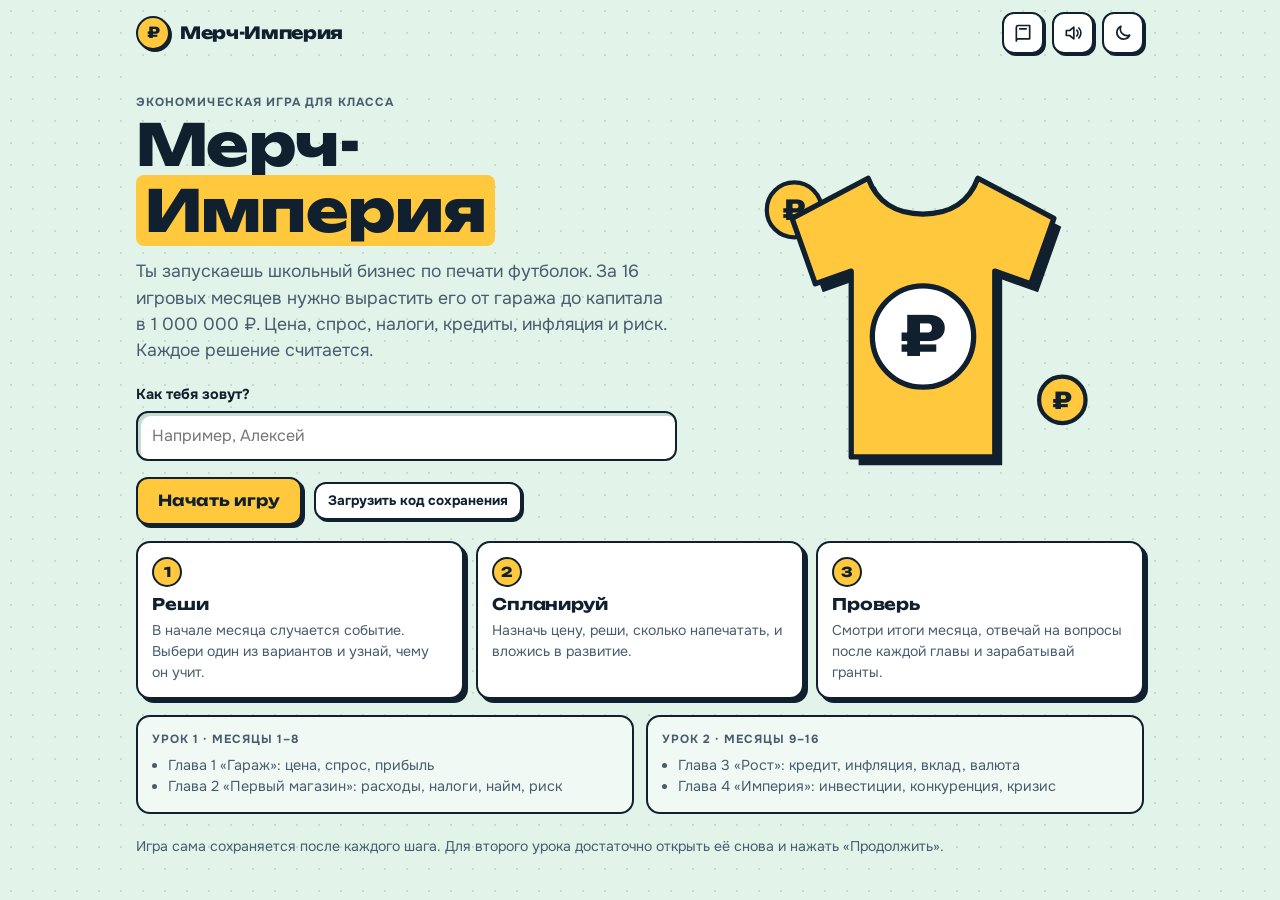
==== index.html @ 087fbcc4 "Добавить игру «Мерч-Империя»: экономическая симуляция для двух уроков Школьный бизнес по печати футб" ====
<!doctype html>
<html lang="ru">
<head>
<meta charset="utf-8">
<meta name="viewport" content="width=device-width, initial-scale=1, viewport-fit=cover">
<meta name="color-scheme" content="light dark">
<title>Мерч-Империя</title>
<style>:root{padding-top:env(safe-area-inset-top,0px);padding-bottom:env(safe-area-inset-bottom,0px)}[hidden]{display:none!important}</style>
</head>
<body>
<link rel="preconnect" href="https://fonts.googleapis.com">
<link rel="preconnect" href="https://fonts.gstatic.com" crossorigin>
<link rel="stylesheet" href="https://fonts.googleapis.com/css2?family=Onest:wght@400;500;600;700&family=Unbounded:wght@500;700;800&family=JetBrains+Mono:wght@500&display=swap">
<style>
/* Раскладка: липкая шапка с показателями, под ней одна «сцена» (событие, планирование, итоги).
   Тема: мятная бумага и тёмные чернила, толстые контуры и жёсткие тени, монета-жёлтый как единственный акцент. */
:root{
  --ground:#E2F3EA; --surface:#FFFFFF; --surface-2:#F1F9F5; --ink:#10202E; --muted:#475D6D;
  --line:#10202E; --shadow:#10202E; --coin:#FFC83D; --coin-ink:#10202E; --coin-deep:#F2A900;
  --gain-bg:#C8F0DC; --gain-fg:#07663F; --loss-bg:#FFD9DA; --loss-fg:#B3202A;
  --info-bg:#DCE3FF; --info-fg:#2B3FC2; --grid:#C5DBCF; --track:#CFE5D9;
  --font-display:'Unbounded','Arial Black',system-ui,sans-serif;
  --font-body:'Onest',system-ui,-apple-system,'Segoe UI',Roboto,sans-serif;
  --font-mono:'JetBrains Mono',ui-monospace,Menlo,Consolas,monospace;
  --r:14px; --bw:2.5px; --off:4px;
}
@media (prefers-color-scheme: dark){
  :root:not([data-theme="light"]){
    --ground:#0A1520; --surface:#13273A; --surface-2:#1A3348; --ink:#E9F5EF; --muted:#9DB5C6;
    --line:#5D88AB; --shadow:#030A10; --coin:#FFC83D; --coin-ink:#10202E; --coin-deep:#F2A900;
    --gain-bg:#12402F; --gain-fg:#6CE7AB; --loss-bg:#4A1D26; --loss-fg:#FF9A9E;
    --info-bg:#1F2A66; --info-fg:#A9B8FF; --grid:#26435A; --track:#244158; color-scheme:dark;
  }
}
:root[data-theme="dark"]{
  --ground:#0A1520; --surface:#13273A; --surface-2:#1A3348; --ink:#E9F5EF; --muted:#9DB5C6;
  --line:#5D88AB; --shadow:#030A10; --coin:#FFC83D; --coin-ink:#10202E; --coin-deep:#F2A900;
  --gain-bg:#12402F; --gain-fg:#6CE7AB; --loss-bg:#4A1D26; --loss-fg:#FF9A9E;
  --info-bg:#1F2A66; --info-fg:#A9B8FF; --grid:#26435A; --track:#244158; color-scheme:dark;
}
*{box-sizing:border-box}
html{height:100%;-webkit-text-size-adjust:100%}
body{margin:0;min-height:100%;background:var(--ground);color:var(--ink);font:16px/1.5 var(--font-body);
  background-image:radial-gradient(var(--grid) 1.2px,transparent 1.2px);background-size:22px 22px}
button,input,textarea{font:inherit;color:inherit}
h1,h2,h3{font-family:var(--font-display);line-height:1.15;margin:0;text-wrap:balance;letter-spacing:-.01em}
p{margin:0}
.num{font-variant-numeric:tabular-nums}
:focus-visible{outline:3px solid var(--info-fg);outline-offset:2px}

.wrap{max-width:1040px;margin-inline:auto;padding-inline:16px}
.topbar{display:flex;align-items:center;justify-content:space-between;gap:12px;padding-block:12px}
.logo{display:flex;align-items:center;gap:10px;font-family:var(--font-display);font-weight:800;font-size:1.05rem;letter-spacing:-.02em;white-space:nowrap}
.logo-coin{width:34px;height:34px;border-radius:50%;background:var(--coin);border:var(--bw) solid var(--line);box-shadow:2px 2px 0 var(--shadow);display:grid;place-items:center;color:var(--coin-ink);font-size:.95rem}
.tools{display:flex;gap:8px}
.iconbtn{width:42px;height:42px;display:grid;place-items:center;background:var(--surface);border:var(--bw) solid var(--line);border-radius:12px;box-shadow:2px 2px 0 var(--shadow);cursor:pointer;color:var(--ink);padding:0}
.iconbtn:hover{background:var(--coin);color:var(--coin-ink)}
.iconbtn:active{transform:translate(2px,2px);box-shadow:none}
.iconbtn svg{width:20px;height:20px}

/* ШАПКА С ПОКАЗАТЕЛЯМИ */
.hud{position:sticky;top:env(safe-area-inset-top,0px);z-index:20;padding-block:8px;background:linear-gradient(var(--ground) 80%,transparent)}
.hud-card{background:var(--surface);border:var(--bw) solid var(--line);border-radius:var(--r);box-shadow:var(--off) var(--off) 0 var(--shadow);padding:12px 14px;display:grid;gap:10px}
.hud-top{display:flex;justify-content:space-between;align-items:center;gap:10px;flex-wrap:wrap}
.hud-month{font-family:var(--font-display);font-weight:700;font-size:1rem}
.hud-sub{font-size:.8rem;color:var(--muted)}
.pips{display:flex;gap:3px;flex-wrap:nowrap}
.pip{width:12px;height:12px;border-radius:3px;background:var(--track);border:1.5px solid var(--line)}
.pip.done{background:var(--ink)}
.pip.now{background:var(--coin)}
.pip.gap{margin-left:7px}
.stats{display:grid;grid-template-columns:repeat(4,minmax(0,1fr));gap:8px}
.stat{min-width:0}
.stat b{display:block;font-size:.72rem;font-weight:600;color:var(--muted);text-transform:uppercase;letter-spacing:.06em}
.stat span{display:block;font-family:var(--font-display);font-weight:700;font-size:1.02rem;white-space:nowrap;overflow:hidden;text-overflow:ellipsis}
.stat.neg span{color:var(--loss-fg)}
.goalbar{height:14px;background:var(--track);border:2px solid var(--line);border-radius:99px;overflow:hidden}
.goalbar i{display:block;height:100%;background:repeating-linear-gradient(135deg,var(--coin) 0 8px,var(--coin-deep) 8px 16px);transition:width .6s cubic-bezier(.2,.8,.2,1)}
.goalrow{display:flex;justify-content:space-between;font-size:.78rem;color:var(--muted);gap:8px}

/* ОБЩИЕ ЭЛЕМЕНТЫ */
.stage{padding-block:12px 40px;display:grid;gap:16px;min-width:0}
.card{background:var(--surface);border:var(--bw) solid var(--line);border-radius:var(--r);box-shadow:var(--off) var(--off) 0 var(--shadow);padding:18px;min-width:0}
.card.flat{box-shadow:none;background:var(--surface-2)}
.card h2{font-size:1.25rem}
.card h3{font-size:1rem}
.eyebrow{font-size:.74rem;font-weight:700;letter-spacing:.09em;text-transform:uppercase;color:var(--muted)}
.btn{display:inline-flex;align-items:center;justify-content:center;gap:8px;min-height:48px;padding:10px 20px;background:var(--surface);color:var(--ink);border:var(--bw) solid var(--line);border-radius:12px;box-shadow:3px 3px 0 var(--shadow);font-weight:700;cursor:pointer;text-align:center;transition:transform .08s,box-shadow .08s}
.btn:hover{transform:translate(-1px,-1px);box-shadow:4px 4px 0 var(--shadow)}
.btn:active{transform:translate(3px,3px);box-shadow:0 0 0 var(--shadow)}
.btn.primary{background:var(--coin);color:var(--coin-ink);font-family:var(--font-display);font-size:.95rem;font-weight:700}
.btn.small{min-height:38px;padding:6px 12px;font-size:.85rem;box-shadow:2px 2px 0 var(--shadow)}
.btn[disabled]{opacity:.45;cursor:not-allowed;transform:none;box-shadow:3px 3px 0 var(--shadow)}
.chip{display:inline-flex;align-items:center;gap:6px;padding:4px 10px;border-radius:99px;font-size:.82rem;font-weight:600;border:2px solid var(--line);background:var(--surface-2)}
.chip.gain{background:var(--gain-bg);color:var(--gain-fg)}
.chip.loss{background:var(--loss-bg);color:var(--loss-fg)}
.chip.info{background:var(--info-bg);color:var(--info-fg)}
.chip.coin{background:var(--coin);color:var(--coin-ink)}
.chips{display:flex;flex-wrap:wrap;gap:8px}
.gain-t{color:var(--gain-fg)} .loss-t{color:var(--loss-fg)}
.ico{width:1em;height:1em;flex:none}

/* ЗАСТАВКА */
.hero{display:grid;grid-template-columns:minmax(0,1.1fr) minmax(0,.9fr);gap:24px;align-items:center}
.hero h1{font-size:clamp(2rem,6.4vw,3.6rem);font-weight:800}
.hero h1 em{font-style:normal;background:var(--coin);color:var(--coin-ink);padding:0 .15em;border-radius:8px;box-decoration-break:clone;-webkit-box-decoration-break:clone}
.hero p.lead{font-size:1.1rem;color:var(--muted);max-width:46ch;margin-top:14px}
.hero-art{display:grid;place-items:center}
.hero-art svg{width:100%;max-width:380px;height:auto}
.field{display:grid;gap:6px;margin-top:20px}
.field label{font-weight:700;font-size:.9rem}
.field input{min-height:50px;padding:10px 14px;background:var(--surface);border:var(--bw) solid var(--line);border-radius:12px;box-shadow:inset 3px 3px 0 var(--grid)}
.row{display:flex;flex-wrap:wrap;gap:12px;align-items:center}
.howto{display:grid;grid-template-columns:repeat(3,minmax(0,1fr));gap:12px}
.howto .card{padding:14px}
.step-n{width:30px;height:30px;border-radius:50%;background:var(--coin);color:var(--coin-ink);border:2px solid var(--line);display:grid;place-items:center;font-family:var(--font-display);font-weight:800;font-size:.85rem;margin-bottom:8px}
.lessons{display:grid;grid-template-columns:repeat(2,minmax(0,1fr));gap:12px}
.lessons .card{padding:14px}
.lessons ul{margin:6px 0 0;padding-left:1.1em;color:var(--muted);font-size:.9rem}

/* СОБЫТИЕ */
.event{display:grid;grid-template-columns:auto minmax(0,1fr);gap:18px;align-items:start}
.badge-ico{width:84px;height:84px;border-radius:50%;background:var(--coin);color:var(--coin-ink);border:var(--bw) solid var(--line);box-shadow:var(--off) var(--off) 0 var(--shadow);display:grid;place-items:center}
.badge-ico svg{width:44px;height:44px}
.event h2{font-size:clamp(1.3rem,3.6vw,1.9rem);margin:6px 0 10px}
.event .text{font-size:1.04rem;max-width:62ch}
.choices{display:grid;gap:12px;margin-top:6px}
.choice{display:grid;gap:2px;text-align:left;padding:14px 16px;background:var(--surface);border:var(--bw) solid var(--line);border-radius:12px;box-shadow:3px 3px 0 var(--shadow);cursor:pointer;width:100%}
.choice:hover{background:var(--surface-2);transform:translate(-1px,-1px);box-shadow:4px 4px 0 var(--shadow)}
.choice:active{transform:translate(3px,3px);box-shadow:none}
.choice b{font-size:1.02rem}
.choice span{color:var(--muted);font-size:.9rem}
.choice.picked{background:var(--coin);color:var(--coin-ink)}
.choice.picked span{color:var(--coin-ink)}
.choice.dim{opacity:.5;pointer-events:none}
.lesson{border:var(--bw) dashed var(--line);border-radius:12px;padding:14px 16px;background:var(--info-bg);color:var(--ink)}
.lesson b{color:var(--info-fg)}

/* ПЛАНИРОВАНИЕ */
.tabs{display:flex;gap:6px;padding:6px;background:var(--surface);border:var(--bw) solid var(--line);border-radius:14px;box-shadow:var(--off) var(--off) 0 var(--shadow);width:100%}
.tab{flex:1;min-height:44px;padding:8px 10px;border:0;border-radius:9px;background:transparent;font-weight:700;cursor:pointer;color:var(--muted)}
.tab[aria-selected="true"]{background:var(--ink);color:var(--ground)}
.plan{display:grid;grid-template-columns:minmax(0,1.05fr) minmax(0,.95fr);gap:16px;align-items:start}
.col{display:grid;gap:16px;min-width:0}
.ctl-head{display:flex;justify-content:space-between;align-items:baseline;gap:10px;flex-wrap:wrap}
.ctl-val{font-family:var(--font-display);font-weight:800;font-size:1.6rem}
.ctl-note{font-size:.88rem;color:var(--muted);margin-top:6px}
input[type=range]{-webkit-appearance:none;appearance:none;width:100%;height:30px;background:transparent;margin:8px 0 2px;cursor:pointer}
input[type=range]::-webkit-slider-runnable-track{height:14px;background:var(--track);border:2px solid var(--line);border-radius:99px}
input[type=range]::-moz-range-track{height:10px;background:var(--track);border:2px solid var(--line);border-radius:99px}
input[type=range]::-webkit-slider-thumb{-webkit-appearance:none;width:30px;height:30px;margin-top:-10px;border-radius:50%;background:var(--coin);border:var(--bw) solid var(--line);box-shadow:2px 2px 0 var(--shadow)}
input[type=range]::-moz-range-thumb{width:24px;height:24px;border-radius:50%;background:var(--coin);border:var(--bw) solid var(--line);box-shadow:2px 2px 0 var(--shadow)}
.scale{display:flex;justify-content:space-between;font-size:.75rem;color:var(--muted)}
.adgrid{display:grid;grid-template-columns:repeat(2,minmax(0,1fr));gap:10px;margin-top:10px}
.ad{padding:10px 12px;text-align:left;background:var(--surface);border:var(--bw) solid var(--line);border-radius:12px;cursor:pointer;display:grid;gap:2px}
.ad[aria-pressed="true"]{background:var(--coin);color:var(--coin-ink);box-shadow:3px 3px 0 var(--shadow)}
.ad b{font-size:.95rem} .ad span{font-size:.8rem;color:var(--muted)} .ad[aria-pressed="true"] span{color:var(--coin-ink)}
.fc{display:grid;grid-template-columns:repeat(3,minmax(0,1fr));gap:10px;margin-top:12px}
.fc div{background:var(--surface-2);border:2px solid var(--line);border-radius:10px;padding:8px 10px;min-width:0}
.fc b{display:block;font-size:.7rem;color:var(--muted);text-transform:uppercase;letter-spacing:.06em}
.fc span{font-family:var(--font-display);font-weight:700;font-size:.98rem;display:block;overflow-wrap:anywhere}
.callout{display:flex;gap:10px;align-items:flex-start;padding:12px 14px;border-radius:12px;border:2px solid var(--line);background:var(--info-bg);font-size:.92rem}
.callout.warn{background:var(--loss-bg)}
.callout.ok{background:var(--gain-bg)}
.callout svg{width:20px;height:20px;flex:none;margin-top:2px}
.curve{width:100%;height:auto;display:block}
.curve text{font-family:var(--font-body);font-size:10.5px;fill:var(--muted)}
.actionbar{position:sticky;bottom:calc(env(safe-area-inset-bottom,0px) + 8px);z-index:15;display:flex;gap:14px;align-items:center;justify-content:space-between;flex-wrap:wrap;background:var(--surface);border:var(--bw) solid var(--line);border-radius:var(--r);box-shadow:var(--off) var(--off) 0 var(--shadow);padding:10px 14px}
.actionbar .sum{display:grid;font-size:.85rem;color:var(--muted)}
.actionbar .sum b{font-family:var(--font-display);font-size:1.05rem;color:var(--ink)}

/* РАЗВИТИЕ И ФИНАНСЫ */
.ups{display:grid;grid-template-columns:repeat(auto-fill,minmax(250px,1fr));gap:14px}
.up{display:grid;gap:10px;align-content:space-between}
.up h3{font-size:1.02rem}
.up.owned{background:var(--gain-bg)}
.up.locked{opacity:.6}
.fin-grid{display:grid;grid-template-columns:repeat(auto-fill,minmax(290px,1fr));gap:14px}
.bal{width:100%;border-collapse:collapse;font-size:.95rem}
.bal td{padding:6px 0;border-bottom:1.5px dashed var(--grid)}
.bal td:last-child{text-align:right;font-weight:700}
.bal tr.total td{border-bottom:0;border-top:var(--bw) solid var(--line);font-family:var(--font-display);font-weight:800;padding-top:10px}
.mv{display:flex;flex-wrap:wrap;gap:8px;margin-top:10px}
.big{font-family:var(--font-display);font-weight:800;font-size:1.5rem}

/* ИТОГИ МЕСЯЦА */
.report-head{display:flex;flex-wrap:wrap;gap:18px;justify-content:space-between;align-items:flex-end}
.profit{font-family:var(--font-display);font-weight:800;font-size:clamp(1.9rem,6vw,3rem)}
.wf{display:grid;gap:8px;margin-top:6px}
.wf-row{display:grid;grid-template-columns:minmax(0,1fr) auto;gap:4px 12px;align-items:center;font-size:.93rem}
.wf-row .bar{grid-column:1/-1;height:8px;background:var(--track);border-radius:99px;overflow:hidden}
.wf-row .bar i{display:block;height:100%;background:var(--ink)}
.wf-row.plus .bar i{background:#19B37A}
.wf-row.minus .bar i{background:#E5484D}
.wf-row b{font-variant-numeric:tabular-nums}
.wf-row.sum{border-top:var(--bw) solid var(--line);padding-top:10px;font-weight:800}
.two{display:grid;grid-template-columns:repeat(2,minmax(0,1fr));gap:16px}

/* ВИКТОРИНА */
.qopts{display:grid;gap:10px;margin-top:14px}
.qopt{display:flex;gap:12px;align-items:center;text-align:left;padding:12px 14px;background:var(--surface);border:var(--bw) solid var(--line);border-radius:12px;box-shadow:3px 3px 0 var(--shadow);cursor:pointer;width:100%;font-weight:600}
.qopt .k{flex:none;width:30px;height:30px;border-radius:8px;border:2px solid var(--line);display:grid;place-items:center;font-family:var(--font-display);font-size:.8rem;background:var(--surface-2)}
.qopt:hover{background:var(--surface-2)}
.qopt.right{background:var(--gain-bg);color:var(--gain-fg)}
.qopt.wrong{background:var(--loss-bg);color:var(--loss-fg)}
.qopt.dim{opacity:.55;pointer-events:none}
.qprog{display:flex;gap:6px}
.qprog i{flex:1;height:8px;border-radius:99px;background:var(--track);border:1.5px solid var(--line)}
.qprog i.on{background:var(--ink)}

/* ФИНАЛ */
.final-top{display:grid;grid-template-columns:minmax(0,1fr) minmax(0,1fr);gap:16px}
.rank{font-family:var(--font-display);font-weight:800;font-size:clamp(1.7rem,5vw,2.6rem)}
.badges{display:grid;grid-template-columns:repeat(auto-fill,minmax(220px,1fr));gap:10px}
.bdg{display:flex;gap:10px;align-items:center;padding:10px 12px;border:2px solid var(--line);border-radius:12px;background:var(--surface-2)}
.bdg.on{background:var(--coin);color:var(--coin-ink)}
.bdg.off{opacity:.55}
.bdg svg{width:26px;height:26px;flex:none}
.bdg small{display:block;font-size:.76rem;opacity:.85;line-height:1.3}
.code{width:100%;min-height:76px;resize:vertical;padding:10px 12px;background:var(--surface-2);border:var(--bw) solid var(--line);border-radius:12px;font-family:var(--font-mono);font-size:.82rem}

/* МОДАЛКА / ТОСТ */
.modal{position:fixed;inset:0;z-index:50;background:rgba(5,12,18,.62);display:grid;place-items:center;padding:16px}
.modal-box{width:min(680px,100%);max-height:calc(100% - 8px);overflow:auto;background:var(--surface);border:var(--bw) solid var(--line);border-radius:var(--r);box-shadow:6px 6px 0 var(--shadow);padding:20px;display:grid;gap:14px}
.modal-head{display:flex;justify-content:space-between;align-items:center;gap:10px}
.terms{display:grid;gap:10px}
.term{padding:12px 14px;border:2px solid var(--line);border-radius:12px;background:var(--surface-2)}
.term b{display:block}
.term span{color:var(--muted);font-size:.92rem}
.term.lock{opacity:.5}
.toast{position:fixed;left:50%;bottom:calc(env(safe-area-inset-bottom,0px) + 90px);transform:translateX(-50%);z-index:60;background:var(--ink);color:var(--ground);padding:10px 16px;border-radius:12px;font-weight:600;max-width:calc(100% - 32px);box-shadow:3px 3px 0 var(--shadow);animation:pop .25s ease}
#fx{position:fixed;inset:0;width:100%;height:100%;pointer-events:none;z-index:70}
@keyframes pop{from{transform:translate(-50%,10px);opacity:0}to{transform:translate(-50%,0);opacity:1}}
@keyframes rise{from{transform:translateY(14px);opacity:0}to{transform:none;opacity:1}}
.stage.enter>*{animation:rise .35s ease both}
.stage.enter>*:nth-child(2){animation-delay:.05s}.stage.enter>*:nth-child(3){animation-delay:.1s}
@keyframes bob{0%,100%{transform:translateY(0)}50%{transform:translateY(-8px)}}
.bob{animation:bob 3.2s ease-in-out infinite}
.bob.d2{animation-delay:-1.2s}.bob.d3{animation-delay:-2.1s}
@media (prefers-reduced-motion:reduce){*,*::before,*::after{animation:none!important;transition:none!important}}

/* ПЛАНШЕТ И ТЕЛЕФОН */
@media (max-width:860px){
  .hero,.plan,.final-top,.two{grid-template-columns:minmax(0,1fr)}
  .hero-art{order:-1}.hero-art svg{max-width:240px}
  .howto,.lessons{grid-template-columns:minmax(0,1fr)}
}
@media (max-width:560px){
  .stats{grid-template-columns:repeat(4,minmax(0,1fr));gap:6px}
  .stat b{font-size:.58rem;letter-spacing:.03em}
  .stat span{font-size:.74rem}
  .hud{padding-block:4px}
  .hud-card{gap:6px}
  .pips,.hud-sub,.goalrow span:first-child{display:none}
  .goalrow{justify-content:flex-end;margin-top:2px}
  .goalbar{height:10px}
  .event{grid-template-columns:minmax(0,1fr)}
  .badge-ico{width:64px;height:64px}.badge-ico svg{width:34px;height:34px}
  .pip{width:9px;height:9px}
  .logo span.t{font-size:.95rem}
  .fc{grid-template-columns:minmax(0,1fr)}
  .actionbar{flex-direction:column;align-items:stretch}
  .actionbar .btn{width:100%}
  .hud-card{padding:10px 12px}
  .card{padding:14px}
  .adgrid{grid-template-columns:minmax(0,1fr)}
}

</style>
<div class="wrap">
  <header class="topbar">
    <div class="logo"><span class="logo-coin">₽</span><span class="t">Мерч-Империя</span></div>
    <div class="tools" id="app-tools"></div>
  </header>
  <div class="hud" id="hud"></div>
  <main class="stage" id="stage"></main>
</div>
<div id="modal"></div>
<div id="toast" aria-live="polite"></div>
<canvas id="fx" aria-hidden="true"></canvas>
<script>
/* ===== Экономический движок «Мерч-Империи» (без интерфейса) ===== */

var GOAL = 1000000, TOTAL = 16, START_CASH = 30000, ELASTICITY = 1.7, BASE_COST = 350, BASE_PRICE = 900, D0 = 55;
var MONTH_NAMES = ['Сентябрь','Октябрь','Ноябрь','Декабрь','Январь','Февраль','Март','Апрель','Май','Июнь','Июль','Август','Сентябрь','Октябрь','Ноябрь','Декабрь'];
var SEASON = [1.0,1.0,1.2,1.4,0.75,1.05,1.2,1.0,1.0,1.1,0.85,1.15,1.0,1.0,1.2,1.4];
var AD = [
  {name:'Без рекламы', cost:0, mult:1, brand:0},
  {name:'Соцсети', cost:3000, mult:1.10, brand:1.5},
  {name:'Блогеры', cost:8000, mult:1.22, brand:3},
  {name:'Большая кампания', cost:20000, mult:1.32, brand:5}
];
var UPGRADES = [
  {id:'press', name:'Термопресс PRO', cost:25000, from:1, desc:'Печатает быстрее и дешевле.', fx:['+30 футболок в месяц','себестоимость −40 ₽']},
  {id:'online', name:'Интернет-магазин', cost:18000, from:1, desc:'Заказы приходят со всего города.', fx:['спрос ×1,25','комиссия сайта 2 000 ₽/мес']},
  {id:'brandkit', name:'Фирменный стиль', cost:35000, from:5, desc:'Логотип, упаковка, единый вид.', fx:['узнаваемость +10','спрос ×1,08']},
  {id:'designer', name:'Штатный дизайнер', cost:0, from:5, desc:'Новые принты каждую неделю.', fx:['спрос ×1,12','зарплата 20 000 ₽/мес']},
  {id:'workshop', name:'Швейный цех', cost:150000, from:9, desc:'Своё производство вместо гаража.', fx:['+150 футболок в месяц','себестоимость −60 ₽']},
  {id:'line', name:'Автоматическая линия', cost:300000, from:13, desc:'Печать почти без участия людей.', fx:['+300 футболок в месяц','себестоимость −50 ₽']}
];
var TAX_MIN = 0.01;

function clamp(x, a, b){ return Math.max(a, Math.min(b, x)); }
function newState(name){
  return { name:name||'Предприниматель', month:1, cash:START_CASH, savings:0, fund:0, stock:0,
    inv:0, invValue:0, loanLeft:0, loanStep:0, brand:0, infl:1, costBase:1,
    qualityMult:1, nicheMult:1, store:'none', staffPro:0, staffTeen:0, taxMode:null,
    up:{}, mods:[], price:BASE_PRICE, produce:30, adIdx:0, discount:1,
    unlock:{deposit:false, invest:false, loan:false},
    history:[], quizScore:[], quizTotal:0, badges:{}, terms:[], tookRisk:false, riskWon:false,
    overdrafts:0, lastMargin:0.3, totalRevenue:0, log:[] };
}
function modProd(s, k){ var p=1; s.mods.forEach(function(m){ if(m.k===k) p*=m.m; }); return p; }
function unitCost(s){
  var c = BASE_COST;
  if(s.up.press) c -= 40; if(s.up.workshop) c -= 60; if(s.up.line) c -= 50;
  c += (s.costAdd||0);
  return Math.round(Math.max(120, c) * s.costBase * modProd(s,'cost'));
}
function capacity(s){
  var c = 55;
  if(s.store==='shop') c+=60; if(s.store==='cowork') c+=20;
  if(s.up.press) c+=40; if(s.up.workshop) c+=250; if(s.up.line) c+=450;
  if(s.staffPro) c+=80; if(s.staffTeen) c+=25;
  return c;
}
function refPrice(s){ return Math.round(BASE_PRICE * s.infl * modProd(s,'ref') / 10) * 10; }
function permanentDemand(s){
  var m = s.qualityMult * s.nicheMult;
  if(s.store==='shop') m*=1.3; else if(s.store==='cowork') m*=1.12;
  if(s.up.online) m*=1.25; if(s.up.brandkit) m*=1.08; if(s.up.designer) m*=1.12;
  if(s.staffPro) m*=1.08;
  return m;
}
function demandAt(s, price, adIdx, noise){
  var d = D0 * SEASON[s.month-1] * Math.pow(refPrice(s)/price, ELASTICITY) * AD[adIdx].mult *
          (1 + s.brand*0.012) * permanentDemand(s) * modProd(s,'dem') * (noise||1);
  return Math.max(0, d);
}
function fixedCosts(s){
  var f = 0;
  if(s.store==='shop') f+=15000; if(s.store==='cowork') f+=6000;
  f += s.staffPro*25000*s.infl + s.staffTeen*10000*s.infl;
  if(s.up.designer) f+=20000*s.infl;
  if(s.up.online) f+=2000;
  f = f * modProd(s,'fixed');
  return Math.round(f);
}
function loanPayment(s){
  if(s.loanLeft<=0) return 0;
  return Math.round(Math.min(s.loanLeft, s.loanStep) + s.loanLeft*0.015);
}
function netWorth(s){
  return Math.round(s.cash + s.savings + s.fund + s.stock + s.invValue - s.loanLeft);
}
function planCost(s, plan){
  return plan.produce*unitCost(s) + AD[plan.adIdx].cost;
}
function netProfitPreview(s, plan, demand){
  var c = unitCost(s), avail = s.inv + plan.produce, sold = Math.min(Math.round(demand), avail);
  var priceNow = plan.price * s.discount;
  var rev = sold*priceNow;
  var avg = avail>0 ? (s.invValue + plan.produce*c)/avail : c;
  var cogs = sold*avg;
  var fixed = fixedCosts(s) + (avail-sold)*15 + Math.round(s.loanLeft*0.015);
  var pbt = rev - cogs - AD[plan.adIdx].cost - fixed;
  var tax = calcTax(s, rev, pbt);
  return {sold:sold, revenue:rev, profit:pbt-tax, demand:demand};
}
function calcTax(s, revenue, pbt){
  if(s.taxMode==='rev') return Math.round(revenue*0.06);
  if(s.taxMode==='profit') return Math.round(Math.max(pbt*0.15, revenue*TAX_MIN));
  return 0;
}
function gauss(rng){ return (rng()+rng()+rng()+rng()-2)*1.7; }

function runMonth(s, plan, rng){
  rng = rng || Math.random;
  var c = unitCost(s), cap = capacity(s);
  var produce = clamp(Math.round(plan.produce), 0, cap);
  var price = plan.price, ad = AD[plan.adIdx];
  var r = {month:s.month, produce:produce, price:price, unit:c, ad:ad.cost, discount:s.discount};
  /* закупка и реклама оплачиваются сразу */
  var upfront = produce*c + ad.cost;
  s.cash -= upfront;
  s.inv += produce; s.invValue += produce*c;
  /* спрос */
  var noise = 0.92 + rng()*0.16;
  var D = Math.round(demandAt(s, price, plan.adIdx, noise));
  var sold = Math.min(D, s.inv);
  var avg = s.inv>0 ? s.invValue/s.inv : c;
  var cogs = Math.round(sold*avg);
  var revenue = Math.round(sold*price*s.discount);
  s.inv -= sold; s.invValue = s.inv>0 ? Math.max(0, s.invValue - cogs) : 0;
  r.demand = D; r.sold = sold; r.lost = Math.max(0, D-sold); r.left = s.inv;
  r.revenue = revenue; r.cogs = cogs;
  /* постоянные расходы */
  var fixed = fixedCosts(s), carry = s.inv*15;
  var interest = Math.round(s.loanLeft*0.015), principal = Math.round(Math.min(s.loanLeft, s.loanStep));
  r.fixed = fixed; r.carry = carry; r.interest = interest; r.principal = principal;
  var pbt = revenue - cogs - ad.cost - fixed - carry - interest;
  var tax = calcTax(s, revenue, pbt);
  r.tax = tax; r.profit = pbt - tax;
  s.cash += revenue - fixed - carry - interest - principal - tax;
  s.loanLeft -= principal; if(s.loanLeft<1){ s.loanLeft=0; s.loanStep=0; }
  /* вклады и инвестиции */
  r.depositGain = Math.round(s.savings*0.01); s.savings += r.depositGain;
  var fundR = 0.008 + 0.04*gauss(rng)/1.7*1.0, stockR = 0.012 + 0.13*gauss(rng)/1.7;
  var shock = s.month===15 ? 1 : 0;
  if(shock){ fundR -= 0.10; stockR -= 0.22; }
  fundR = clamp(fundR, -0.25, 0.15); stockR = clamp(stockR, -0.45, 0.30);
  r.fundR = fundR; r.stockR = stockR;
  var fb = s.fund, sb = s.stock;
  s.fund = Math.round(s.fund*(1+fundR)); s.stock = Math.round(s.stock*(1+stockR));
  r.investGain = (s.fund-fb)+(s.stock-sb);
  /* овердрафт */
  r.overdraft = 0;
  if(s.cash<0 && s.savings>0){ var take=Math.min(s.savings, -s.cash); s.savings-=take; s.cash+=take; r.fromSavings=take; }
  if(s.cash<0){ r.overdraft = Math.round(-s.cash); s.loanLeft += r.overdraft; s.loanStep = Math.max(s.loanStep, Math.round(s.loanLeft/12)); s.cash = 0; s.overdrafts++; }
  /* узнаваемость и итоги */
  s.brand = clamp(s.brand*0.97 + ad.brand + (D>0 ? Math.min(3, sold/40) : 0), 0, 100);
  s.lastMargin = revenue>0 ? r.profit/revenue : 0;
  s.totalRevenue += revenue;
  s.mods.forEach(function(m){ m.left--; });
  s.mods = s.mods.filter(function(m){ return m.left>0; });
  s.discount = 1;
  s.history.push({m:s.month, revenue:revenue, profit:r.profit, nw:netWorth(s), sold:sold, cash:s.cash});
  r.nw = netWorth(s);
  s.month++;
  return r;
}
function coverDeficit(s){
  if(s.cash>=0) return 0;
  var d = Math.round(-s.cash);
  s.loanLeft += d; s.loanStep = Math.max(s.loanStep, Math.round(s.loanLeft/12)); s.cash = 0; s.overdrafts++; s.unlock.loan = true;
  return d;
}


/* ===== События, словарик и вопросы ===== */
function rub(n){ n=Math.round(n); var sgn=n<0?'−':''; return sgn+Math.abs(n).toString().replace(/\B(?=(\d{3})+(?!\d))/g,' ')+' ₽'; }
function pct(x, d){ return (x*100).toFixed(d||0).replace('.',',')+'%'; }
function cash(s, n, label){ s.cash += n; return {t:(n>=0?'+':'')+rub(n)+(label?' '+label:''), k:n>=0?'gain':'loss'}; }
function mod(s, k, m, left, label){ s.mods.push({k:k, m:m, left:left, label:label}); }
function modChip(txt, good){ return {t:txt, k:good?'gain':'loss'}; }
function addBrand(s, n){ s.brand = clamp(s.brand+n,0,100); return {t:'узнаваемость '+(n>=0?'+':'')+n, k:n>=0?'gain':'loss'}; }

var TERMS = {
  margin:   ['Маржа (прибыль с единицы)', 'Разница между ценой и себестоимостью. Цена 900 ₽ минус себестоимость 350 ₽ даёт маржу 550 ₽ с каждой футболки.'],
  demand:   ['Закон спроса', 'Чем выше цена, тем меньше покупателей. Чем ниже цена, тем больше. Покупатели сравнивают.'],
  compete:  ['Конкуренция', 'Соперничество продавцов за покупателей. Продавцы борются ценой или качеством, а покупатели выигрывают.'],
  season:   ['Сезонность', 'Спрос меняется в течение года. Перед праздниками покупают больше, после них меньше.'],
  cost:     ['Издержки и себестоимость', 'Всё, что ты тратишь на производство. Когда материалы дорожают, нужно пересчитывать цену.'],
  fixed:    ['Постоянные и переменные расходы', 'Переменные растут с каждой футболкой (ткань, краска). Постоянные платятся всегда (аренда, зарплата).'],
  tax:      ['Налоги', 'Часть дохода, которую бизнес отдаёт государству. На эти деньги строят школы, дороги и больницы.'],
  labor:    ['Труд и зарплата', 'Сотрудник увеличивает выпуск, но его зарплата становится постоянным расходом.'],
  risk:     ['Риск и доходность', 'Чем выше возможная прибыль, тем выше шанс потерять деньги. Безопасные вложения приносят меньше.'],
  credit:   ['Кредит и процент', 'Деньги, взятые у банка в долг. Вернуть нужно больше, чем взяли. Разница называется переплатой.'],
  inflation:['Инфляция', 'Рост цен в стране. Из-за неё на одни и те же деньги можно купить меньше, чем раньше.'],
  deposit:  ['Вклад и сложный процент', 'Банк платит тебе за то, что ты оставил деньги у него. Проценты начисляются и на проценты.'],
  fx:       ['Валютный курс', 'Цена одной валюты в другой. Если рубль слабеет, импортные товары и материалы дорожают.'],
  diversify:['Диверсификация', 'Не класть все яйца в одну корзину. Деньги в разных активах: если один упадёт, другие смягчат удар.'],
  scale:    ['Эффект масштаба', 'Крупная компания делает одну вещь дешевле, потому что делает их миллионы. Малому бизнесу выигрывать нужно иначе.'],
  cycle:    ['Экономический цикл', 'Экономика то растёт, то замедляется. В спад спрос падает, и выживают те, у кого есть запас денег.'],
  capital:  ['Капитал', 'Всё, что у тебя есть (деньги, вклады, товар на складе), минус всё, что ты должен. Это главный результат игры.']
};

var HINTS = [
  'Посмотри на кривую спроса. Чем выше цена, тем меньше покупателей, но больше денег с каждого.',
  'Не печатай больше, чем купят. Лишние футболки лежат на складе и стоят денег.',
  'В ноябре спрос выше. Подготовь больше товара, но и цену не занижай.',
  'Декабрь — самый сильный месяц. Проверь, хватает ли мощности выпуска.',
  'Январь — слабый месяц. Постоянные расходы платятся, даже если покупателей мало.',
  'Следи за маржой в отчёте. Налоговый режим выгоден по-разному при разной марже.',
  'Помощник и новое оборудование окупаются, если ты успеваешь продавать больше.',
  'Реклама окупается не всегда. Сравни расходы с тем, сколько футболок она добавит.',
  'Кредит стоит денег. Бери его, только если на эти деньги заработаешь больше, чем заплатишь процентами.',
  'Инфляция сдвигает оптимальную цену вверх вместе с себестоимостью.',
  'Деньги без дела лучше положить на вклад, но оставь запас на расходы месяца.',
  'Если материалы дорожают, оптимальная цена растёт примерно в 2,4 раза от себестоимости.',
  'Не вкладывай в акции все деньги. Разные вложения страхуют друг друга.',
  'Конкурент большой. Выигрывай там, где у него нет преимущества: уникальность и бренд.',
  'В кризис выживает тот, у кого есть запас денег. Не трать всё до копейки.',
  'Последний месяц. Выжми всё из декабрьского спроса и проверь, что готов к итогам.'
];

var EVENTS = [
/* 1 */ {icon:'shirt', tag:'Маржа', term:'margin', title:'Первый крупный заказ',
 text:function(s){return 'Одноклассник Лёва собирает команду и хочет 30 футболок. Он просит скидку за опт. Себестоимость одной футболки — '+rub(unitCost(s))+', обычная цена — '+rub(900)+'.';},
 choices:[
  {label:'Продать почти по себестоимости', sub:'+10% к себестоимости, берёт 30 штук', apply:function(s){var g=30*Math.round(unitCost(s)*0.1);return [cash(s,g),addBrand(s,6)];}},
  {label:'Дать скидку 15%', sub:'Цена 765 ₽, берёт 30 штук', apply:function(s){var g=30*(765-unitCost(s));return [cash(s,g),addBrand(s,3)];}},
  {label:'Продать по полной цене', sub:'900 ₽, но Лёва возьмёт только 15', apply:function(s){var g=15*(900-unitCost(s));return [cash(s,g)];}}],
 lesson:'Прибыль = (цена − себестоимость) × количество. Скидка за опт уменьшает прибыль с одной футболки, но может сильно увеличить количество. Здесь лучше всего сработал средний вариант: небольшая скидка и большой заказ.'},
/* 2 */ {icon:'swords', tag:'Конкуренция', term:'compete', title:'Конкурент у школы',
 text:function(){return 'Рядом появился продавец футболок. Его цены на 20% ниже твоих. Покупатели сравнивают тебя и его.';},
 choices:[
  {label:'Запустить рекламу «Лучше, чем у них»', sub:'−5 000 ₽, спрос ×0,93 на 3 месяца', apply:function(s){mod(s,'dem',0.93,3,'Конкурент');return [cash(s,-5000),modChip('спрос ×0,93 на 3 мес.',false),addBrand(s,4)];}},
  {label:'Сделать футболки лучше', sub:'−6 000 ₽, себестоимость +30 ₽, спрос ×1,12 навсегда', apply:function(s){s.costAdd=(s.costAdd||0)+30;s.qualityMult*=1.12;return [cash(s,-6000),modChip('себестоимость +30 ₽',false),modChip('спрос ×1,12 навсегда',true)];}},
  {label:'Ничего не менять', sub:'спрос ×0,85 на 3 месяца', apply:function(s){mod(s,'dem',0.85,3,'Конкурент');return [modChip('спрос ×0,85 на 3 мес.',false)];}}],
 lesson:'Конкуренты борются ценой или качеством. Качество — неценовая конкуренция: покупатель готов платить больше за то, что нравится ему сильнее.'},
/* 3 */ {icon:'tag', tag:'Сезонность', term:'season', title:'Чёрная пятница',
 text:function(){return 'Все магазины объявили скидки, и покупатели ждут распродаж. В ноябре спрос и так выше, но участвовать в акции или нет — решать тебе.';},
 choices:[
  {label:'Скидка 20% на всё', sub:'цена −20%, спрос ×1,5 в этом месяце', apply:function(s){s.discount=0.8;mod(s,'dem',1.5,1,'Чёрная пятница');return [modChip('цена продажи −20%',false),modChip('спрос ×1,5',true),addBrand(s,4)];}},
  {label:'Без скидок, но с подарком', sub:'стикеры к каждой футболке: себестоимость +25 ₽, спрос ×1,2', apply:function(s){mod(s,'cost',1+25/Math.max(1,unitCost(s)),1,'Подарок');mod(s,'dem',1.2,1,'Подарок');return [modChip('себестоимость +25 ₽ на месяц',false),modChip('спрос ×1,2',true)];}},
  {label:'Не участвовать', sub:'спрос остаётся как есть', apply:function(s){return [modChip('без изменений',true)];}}],
 lesson:'Скидка не всегда выгодна. Выручка выросла, а прибыль с каждой футболки упала. Сравнивай именно прибыль, а не оборот.'},
/* 4 */ {icon:'truck', tag:'Издержки', term:'cost', title:'Ткань подорожала',
 text:function(s){return 'Поставщик сообщил: ткань дорожает на 20%. Себестоимость футболки вырастет примерно с '+rub(unitCost(s))+' до '+rub(unitCost(s)*1.15)+'.';},
 choices:[
  {label:'Принять новые цены', sub:'себестоимость +15% навсегда', apply:function(s){s.costBase*=1.15;return [modChip('себестоимость +15%',false)];}},
  {label:'Найти другого поставщика', sub:'−10 000 ₽ на поиск, себестоимость только +5%', apply:function(s){s.costBase*=1.05;return [cash(s,-10000),modChip('себестоимость +5%',false)];}},
  {label:'Купить ткань впрок', sub:'−20 000 ₽ сейчас, старая цена ещё 2 месяца', apply:function(s){mod(s,'cost',1/1.15,2,'Запас ткани');s.costBase*=1.15;return [cash(s,-20000),modChip('старая цена 2 месяца',true),modChip('потом +15%',false)];}}],
 lesson:'Когда издержки растут, оптимальная цена растёт вместе с ними. Подумай об этом при выборе цены.'},
/* 5 */ {icon:'store', tag:'Постоянные расходы', term:'fixed', title:'Свой магазин',
 text:function(){return 'Мама Ирины сдаёт небольшое помещение у школы за 15 000 ₽ в месяц. Там больше покупателей и место для производства. Платить придётся, даже если никто не придёт. Январь — месяц с низким спросом.';},
 choices:[
  {label:'Арендовать магазин', sub:'−15 000 ₽ в месяц, +40 мощность, спрос ×1,3', apply:function(s){s.store='shop';return [modChip('аренда 15 000 ₽/мес',false),modChip('+40 футболок в месяц',true),modChip('спрос ×1,3',true)];}},
  {label:'Коворкинг-стол', sub:'−6 000 ₽ в месяц, +15 мощность, спрос ×1,12', apply:function(s){s.store='cowork';return [modChip('аренда 6 000 ₽/мес',false),modChip('+15 футболок в месяц',true),modChip('спрос ×1,12',true)];}},
  {label:'Остаться в гараже', sub:'ничего не меняется', apply:function(s){return [modChip('без новых расходов',true)];}}],
 lesson:'Переменные расходы зависят от количества футболок. Постоянные платятся каждый месяц независимо от продаж. Чем больше постоянных расходов, тем важнее продавать много.'},
/* 6 */ {icon:'percent', tag:'Налоги', term:'tax', title:'Пора платить налоги',
 text:function(s){return 'Выручка выросла, и бизнес нужно оформить. Режим «Доходы»: 6% с каждой выручки. Режим «Доходы минус расходы»: 15% только с прибыли (но не меньше 1% выручки). Твоя прибыльность в прошлом месяце: '+pct(Math.max(0,s.lastMargin))+' от выручки.';},
 choices:[
  {label:'«Доходы»: 6% с выручки', sub:'просто и предсказуемо', apply:function(s){s.taxMode='rev';return [modChip('налог 6% с выручки',false)];}},
  {label:'«Доходы минус расходы»: 15% с прибыли', sub:'выгодно при невысокой марже', apply:function(s){s.taxMode='profit';return [modChip('налог 15% с прибыли',false)];}},
  {label:'Пока не оформляться', sub:'штраф 20 000 ₽ и принудительный режим 6%', apply:function(s){s.taxMode='rev';return [cash(s,-20000,'штраф'),modChip('налог 6% с выручки',false)];}}],
 lesson:'Режим 15% с прибыли выгоднее, если прибыль меньше 40% выручки (тогда 15% от прибыли меньше, чем 6% от выручки). Работать без оформления нельзя: это нарушение и штраф. Налоги идут на школы, дороги и больницы.'},
/* 7 */ {icon:'user', tag:'Труд', term:'labor', title:'Нужен помощник',
 text:function(){return 'К 8 Марта заказов втрое больше. Ты сам печатаешь, пакуешь и отвечаешь в чате и не успеваешь. Продавец-помощник стоит 25 000 ₽ в месяц.';},
 choices:[
  {label:'Нанять помощника', sub:'−25 000 ₽ в месяц, +60 мощность, спрос ×1,08', apply:function(s){s.staffPro=1;return [modChip('зарплата 25 000 ₽/мес',false),modChip('+60 футболок в месяц',true),modChip('спрос ×1,08',true)];}},
  {label:'Нанять подростка на подработку', sub:'−10 000 ₽ в месяц, +20 мощность', apply:function(s){s.staffTeen=1;return [modChip('зарплата 10 000 ₽/мес',false),modChip('+20 футболок в месяц',true)];}},
  {label:'Справляться самому', sub:'ничего не меняется', apply:function(s){return [modChip('без новых расходов',true)];}}],
 lesson:'Работники — ресурс бизнеса. Они увеличивают выпуск, но их зарплата становится постоянным расходом. Нанимать выгодно, когда дополнительная прибыль больше зарплаты.'},
/* 8 */ {icon:'megaphone', tag:'Риск', term:'risk', title:'Реклама у блогера',
 text:function(){return 'Школьный блогер со 120 тысячами подписчиков предлагает ролик за 15 000 ₽. Шанс, что он «выстрелит», примерно 55%. Таргет в соцсетях стоит 6 000 ₽ и работает стабильно.';},
 choices:[
  {label:'Блогер', sub:'−15 000 ₽, 55% шанс: спрос ×1,6 на 2 месяца', apply:function(s,rng){s.tookRisk=true;var win=rng()<0.55;if(win){s.riskWon=true;mod(s,'dem',1.6,2,'Блогер');return [cash(s,-15000),modChip('ролик выстрелил! спрос ×1,6 на 2 мес.',true),addBrand(s,12)];}mod(s,'dem',1.05,2,'Блогер');return [cash(s,-15000),modChip('ролик не взлетел: спрос ×1,05',false),addBrand(s,2)];}},
  {label:'Таргет в соцсетях', sub:'−6 000 ₽, точно: спрос ×1,18 на 2 месяца', apply:function(s){mod(s,'dem',1.18,2,'Таргет');return [cash(s,-6000),modChip('спрос ×1,18 на 2 мес.',true),addBrand(s,4)];}},
  {label:'Пропустить', sub:'ничего не меняется', apply:function(s){return [modChip('без изменений',true)];}}],
 lesson:'Высокая награда всегда связана с высоким риском. Блогер выигрывает в среднем, но может подвести. Таргет надёжнее, но даёт меньше. Выбор зависит от того, сколько ты готов потерять.'},
/* 9 */ {icon:'bank', tag:'Кредит', term:'credit', title:'Кредит на расширение',
 text:function(){return 'Банк предлагает кредит на 12 месяцев под 1,5% в месяц. Каждый месяц нужно возвращать часть долга и проценты. Например, для 200 000 ₽ переплата составит около 19 500 ₽. Новое оборудование (Швейный цех, 150 000 ₽) окупится, если ты сможешь продавать больше.';},
 choices:[
  {label:'Взять 200 000 ₽', sub:'платёж ≈ 21 000 ₽ в первый месяц', apply:function(s){s.cash+=200000;s.loanLeft+=200000;s.loanStep=Math.round(s.loanLeft/12);s.unlock.loan=true;return [cash(s,200000),modChip('долг 200 000 ₽',false)];}},
  {label:'Взять 100 000 ₽', sub:'платёж ≈ 10 000 ₽ в первый месяц', apply:function(s){s.cash+=100000;s.loanLeft+=100000;s.loanStep=Math.round(s.loanLeft/12);s.unlock.loan=true;return [cash(s,100000),modChip('долг 100 000 ₽',false)];}},
  {label:'Обойтись без кредита', sub:'растём на свои деньги', apply:function(s){return [modChip('без долгов',true)];}}],
 lesson:'Кредит — это деньги в аренду. Он выгоден, если ты заработаешь на нём больше, чем заплатишь процентами. Чем больше сумма, тем больше переплата и тем сильнее нагрузка на каждый месяц.'},
/* 10 */ {icon:'trend', tag:'Инфляция', term:'inflation', title:'Цены растут',
 text:function(){return 'За полгода цены в магазинах выросли на 8%: ткань, краска, зарплаты. Это инфляция. Рыночные цены на футболки тоже поднимутся, а вот твоей копилке будет сложнее купить то же самое, что и раньше.';},
 choices:[
  {label:'Закупить материалы на 3 месяца', sub:'−30 000 ₽, старая себестоимость 3 месяца', apply:function(s){s.infl*=1.08;s.costBase*=1.08;mod(s,'cost',1/1.08,3,'Запас материалов');return [cash(s,-30000),modChip('цены рынка +8%',false),modChip('старая себестоимость 3 мес.',true)];}},
  {label:'Заключить договор с фиксированной ценой', sub:'−10 000 ₽, себестоимость +3% вместо +8% на 6 месяцев', apply:function(s){s.infl*=1.08;s.costBase*=1.08;mod(s,'cost',1.03/1.08,6,'Фиксированная цена');return [cash(s,-10000),modChip('цены рынка +8%',false),modChip('себестоимость +3% на 6 мес.',true)];}},
  {label:'Принять как есть', sub:'себестоимость и зарплаты +8%', apply:function(s){s.infl*=1.08;s.costBase*=1.08;return [modChip('цены рынка +8%',false),modChip('себестоимость +8%',false)];}}],
 lesson:'Инфляция — рост цен. Деньги, лежащие дома, покупают всё меньше. Чтобы деньги не обесценивались, их стоит хранить так, чтобы они росли хотя бы наравне с инфляцией.'},
/* 11 */ {icon:'safe', tag:'Вклад', term:'deposit', title:'Вклад в банке',
 text:function(s){return 'Банк предлагает вклад под 12% годовых (1% в месяц). Деньги можно забрать в любой момент. Инфляция сейчас около 0,6% в месяц. Сейчас у тебя на счету '+rub(s.cash)+'.';},
 choices:[
  {label:'Положить 30 000 ₽', sub:'станет «подушкой безопасности»', apply:function(s){var a=Math.min(30000,Math.max(0,s.cash));s.cash-=a;s.savings+=a;s.unlock.deposit=true;return [modChip('на вкладе '+rub(a),true)];}},
  {label:'Положить 20% наличных', sub:'часть денег работает на тебя', apply:function(s){var a=Math.round(Math.max(0,s.cash)*0.2/1000)*1000;s.cash-=a;s.savings+=a;s.unlock.deposit=true;return [modChip('на вкладе '+rub(a),true)];}},
  {label:'Всё в оборот', sub:'вклад откроется, но пока без денег', apply:function(s){s.unlock.deposit=true;return [modChip('вклад доступен во вкладке «Финансы»',true)];}}],
 lesson:'Вклад — надёжный способ сохранить деньги от инфляции. Проценты начисляются и на уже начисленные проценты, это сложный процент. Деньги на вкладе всегда можно вернуть, это называется ликвидность.'},
/* 12 */ {icon:'globe', tag:'Валюта', term:'fx', title:'Курс доллара подскочил',
 text:function(){return 'Часть материалов ты покупаешь за доллары. Рубль ослаб на 15%, и импортные ткань и краска дорожают.';},
 choices:[
  {label:'Перейти на российского поставщика', sub:'−8 000 ₽, себестоимость +4%, спрос ×0,97', apply:function(s){s.costBase*=1.04;s.qualityMult*=0.97;return [cash(s,-8000),modChip('себестоимость +4%',false),modChip('спрос ×0,97',false)];}},
  {label:'Остаться с импортом', sub:'себестоимость +12%', apply:function(s){s.costBase*=1.12;return [modChip('себестоимость +12%',false)];}},
  {label:'Купить запас на 2 месяца', sub:'−25 000 ₽, старая цена 2 месяца, потом +12%', apply:function(s){mod(s,'cost',1/1.12,2,'Запас');s.costBase*=1.12;return [cash(s,-25000),modChip('старая цена 2 мес.',true),modChip('потом +12%',false)];}}],
 lesson:'Курс валюты влияет на цены внутри страны. Бизнес защищается от скачков курса: делает запасы или меняет поставщика. Это называется управлением валютным риском.'},
/* 13 */ {icon:'chart', tag:'Диверсификация', term:'diversify', title:'Деньги без дела',
 text:function(s){return 'Бизнес приносит деньги, а часть из них лежит без дела. Знакомый финансист предлагает вложиться в ценные бумаги. Индексный фонд — это сотни компаний сразу (надёжнее, но скромнее). Акции одной модной компании могут вырасти в разы или упасть. На счету сейчас '+rub(s.cash)+'.';},
 choices:[
  {label:'Индексный фонд: 50 000 ₽', sub:'в среднем +0,8% в месяц, колебания до ±4%', apply:function(s){var a=Math.min(50000,Math.max(0,s.cash));s.cash-=a;s.fund+=a;s.unlock.invest=true;return [modChip('в фонде '+rub(a),true)];}},
  {label:'Акции одной компании: 50 000 ₽', sub:'в среднем +1,2% в месяц, колебания до ±13%', apply:function(s){var a=Math.min(50000,Math.max(0,s.cash));s.cash-=a;s.stock+=a;s.unlock.invest=true;return [modChip('в акциях '+rub(a),true)];}},
  {label:'Разделить: по 25 000 ₽', sub:'и в фонд, и в акции', apply:function(s){var a=Math.min(25000,Math.max(0,s.cash/2));s.cash-=2*a;s.fund+=a;s.stock+=a;s.unlock.invest=true;return [modChip('в фонде и в акциях по '+rub(a),true)];}}],
 lesson:'Диверсификация значит «не класть все яйца в одну корзину». Доходность акций одной компании скачет сильнее, чем фонда. Лучше распределять деньги по разным вложениям.'},
/* 14 */ {icon:'castle', tag:'Масштаб', term:'scale', title:'Гигант заходит на рынок',
 text:function(){return 'Крупный маркетплейс запустил собственные футболки по 590 ₽. Он может держать низкую цену, потому что продаёт миллионы штук, а ты тысячи.';},
 choices:[
  {label:'Коллаборация с художником', sub:'−40 000 ₽, узнаваемость +15, спрос ×1,2 на 3 месяца', apply:function(s){mod(s,'dem',1.2,3,'Коллаборация');return [cash(s,-40000),addBrand(s,15),modChip('спрос ×1,2 на 3 мес.',true)];}},
  {label:'Персональные принты на заказ', sub:'себестоимость +40 ₽, рыночная цена ×1,15, спрос ×0,95', apply:function(s){s.costAdd=(s.costAdd||0)+40;s.nicheMult*=0.95;mod(s,'ref',1.15,99,'Ниша');return [modChip('себестоимость +40 ₽',false),modChip('покупатели платят больше',true),modChip('спрос ×0,95',false)];}},
  {label:'Бороться ценой', sub:'спрос ×0,9 на 3 месяца', apply:function(s){mod(s,'dem',0.9,3,'Гигант');return [modChip('спрос ×0,9 на 3 мес.',false)];}}],
 lesson:'У крупных компаний есть эффект масштаба: чем больше производство, тем дешевле одна вещь. Маленькому бизнесу выгоднее выигрывать уникальностью и брендом, а не ценой.'},
/* 15 */ {icon:'storm', tag:'Цикл', term:'cycle', title:'Экономика замедляется',
 text:function(){return 'В стране начался спад. Люди экономят, поэтому спрос падает на 22% на ближайшие 3 месяца. Акции тоже просели. Выживет тот, у кого есть запас денег.';},
 choices:[
  {label:'Сократить расходы', sub:'постоянные расходы −20% на 3 месяца, узнаваемость −3', apply:function(s){mod(s,'dem',0.78,3,'Спад');mod(s,'fixed',0.8,3,'Экономия');s.brand=clamp(s.brand-3,0,100);return [modChip('спрос ×0,78 на 3 мес.',false),modChip('постоянные расходы −20%',true)];}},
  {label:'Антикризисная акция', sub:'−10 000 ₽, спрос ×0,9 вместо ×0,78', apply:function(s){mod(s,'dem',0.9,3,'Спад и акция');return [cash(s,-10000),modChip('спрос ×0,9 на 3 мес.',false)];}},
  {label:'Ничего не делать', sub:'спрос ×0,78 на 3 месяца', apply:function(s){mod(s,'dem',0.78,3,'Спад');return [modChip('спрос ×0,78 на 3 мес.',false)];}}],
 lesson:'Экономика движется по циклу: рост, спад, снова рост. В спад люди покупают меньше. Выживают компании с финансовой подушкой и разными источниками дохода.'},
/* 16 */ {icon:'doc', tag:'Капитал', term:'capital', title:'Последний рывок',
 text:function(s){return 'Год подходит к концу. Новогодний спрос — самый высокий. Бухгалтер напоминает: капитал = всё, что у тебя есть, минус всё, что ты должен. Сейчас он равен '+rub(netWorth(s))+'.';},
 choices:[
  {label:'Новогодняя кампания', sub:'−30 000 ₽, спрос ×1,4 в этом месяце', apply:function(s){mod(s,'dem',1.4,1,'Кампания');return [cash(s,-30000),modChip('спрос ×1,4',true)];}},
  {label:'Подарочные наборы', sub:'себестоимость +40 ₽, рыночная цена ×1,2 в этом месяце', apply:function(s){mod(s,'cost',1+40/Math.max(1,unitCost(s)),1,'Наборы');mod(s,'ref',1.2,1,'Наборы');return [modChip('себестоимость +40 ₽',false),modChip('покупатели платят больше',true)];}},
  {label:'Погасить долги досрочно', sub:'если есть чем, закрываем кредит', apply:function(s){var pay=Math.min(s.loanLeft, s.cash);s.cash-=pay;s.loanLeft-=pay;if(s.loanLeft<1){s.loanLeft=0;s.loanStep=0;}return [pay>0?modChip('погашено '+rub(pay),true):modChip('долгов нет',true)];}}],
 lesson:'Капитал показывает, насколько ты действительно богат. В него входят и деньги, и товар на складе, и вклады, а долги вычитаются.'}
];

var CHOICE_COST = {'2.0':5000,'2.1':6000,'4.1':10000,'4.2':20000,'8.0':15000,'8.1':6000,'10.0':30000,'10.1':10000,'12.0':8000,'12.2':25000,'14.0':40000,'15.1':10000,'16.0':30000};
Object.keys(CHOICE_COST).forEach(function(k){ var a=k.split('.'); EVENTS[+a[0]-1].choices[+a[1]].cost = CHOICE_COST[k]; });

var QUIZ = [
 [ {q:'Футболка стоит 900 ₽, а себестоимость 350 ₽. Сколько прибыли приносит одна?', a:['350 ₽','550 ₽','900 ₽','1 250 ₽'], c:1, e:'Прибыль с одной футболки = цена − себестоимость = 900 − 350 = 550 ₽.'},
   {q:'Что обычно происходит со спросом, если цену повысить, а всё остальное не менять?', a:['Растёт','Снижается','Не меняется','Становится нулевым'], c:1, e:'Это закон спроса: чем выше цена, тем меньше покупателей.'},
   {q:'Чем конкуренция полезна покупателям?', a:['Цены растут','Выбор меньше','Цены ниже, качество выше','Ничем'], c:2, e:'Продавцы борются за покупателей, снижают цены и улучшают товар.'} ],
 [ {q:'Что из этого относится к постоянным расходам?', a:['Ткань для футболок','Краска для печати','Аренда магазина','Упаковка'], c:2, e:'Аренду нужно платить каждый месяц независимо от количества проданных футболок.'},
   {q:'Выручка 100 000 ₽, расходы 70 000 ₽. Чему равна прибыль?', a:['170 000 ₽','30 000 ₽','70 000 ₽','100 000 ₽'], c:1, e:'Прибыль = выручка − расходы = 100 000 − 70 000 = 30 000 ₽.'},
   {q:'Что означает «высокий риск — высокая доходность»?', a:['Любой риск приносит прибыль','Больше возможная прибыль, больше и шанс потерь','Рисковать выгодно всегда','Риска можно избежать'], c:1, e:'Чем выше возможная награда, тем выше вероятность потерь. Поэтому важно считать, сколько ты готов потерять.'} ],
 [ {q:'Кредит 100 000 ₽ под 2% в месяц. Сколько процентов за первый месяц?', a:['200 ₽','2 000 ₽','20 000 ₽','100 000 ₽'], c:1, e:'2% от 100 000 ₽ = 2 000 ₽.'},
   {q:'Что делает инфляция с деньгами, которые просто лежат дома?', a:['Они становятся ценнее','Они покупают всё меньше','Ничего','Они удваиваются'], c:1, e:'Из-за роста цен на те же деньги можно купить меньше, чем раньше.'},
   {q:'Что такое ликвидность?', a:['Размер прибыли','Как быстро актив можно превратить в деньги','Размер налога','Вид кредита'], c:1, e:'Наличные и вклад очень ликвидны. Станок или склад продать быстро труднее.'} ],
 [ {q:'Что такое диверсификация?', a:['Вложить всё в одну акцию','Распределить деньги по разным вложениям','Взять кредит','Нанять сотрудника'], c:1, e:'Не класть все яйца в одну корзину: потери в одном месте компенсируются в другом.'},
   {q:'Как лучше пережить спад в экономике?', a:['Тратить всё до копейки','Иметь запас денег','Взять побольше кредитов','Закрыть бизнес'], c:1, e:'Финансовая подушка позволяет платить по счетам, пока спрос восстанавливается.'},
   {q:'Зачем нужны налоги?', a:['Чтобы наказывать бизнес','Чтобы государство оплачивало школы, дороги и больницы','Налоги ничего не дают','Чтобы поднять цены'], c:1, e:'Налоги финансируют общие блага: образование, здравоохранение, дороги и безопасность.'} ]
];
var QUIZ_BONUS = 4000;
var CHAPTERS = [
  {name:'Гараж', lesson:1, months:[1,4], about:'Основы: цена, спрос и прибыль'},
  {name:'Первый магазин', lesson:1, months:[5,8], about:'Расходы, налоги, команда и риск'},
  {name:'Рост', lesson:2, months:[9,12], about:'Кредиты, инфляция, вклады и валюта'},
  {name:'Империя', lesson:2, months:[13,16], about:'Инвестиции, конкуренция и кризис'}
];
function chapterOf(month){ for(var i=0;i<CHAPTERS.length;i++){ if(month>=CHAPTERS[i].months[0] && month<=CHAPTERS[i].months[1]) return i; } return 3; }
var TITLES = [[1000000,'Магнат'],[750000,'Бизнесмен'],[500000,'Предприниматель'],[300000,'Начинающий делец'],[0,'Стажёр']];
function titleOf(nw){ for(var i=0;i<TITLES.length;i++){ if(nw>=TITLES[i][0]) return TITLES[i][1]; } return 'Стажёр'; }

/* ===== Интерфейс «Мерч-Империи» ===== */
(function(){
'use strict';
var KEY='merch-empire-v1', THEME_KEY='merch-empire-theme';
var S=null, U={screen:'title'}, soundOn=true, actx=null;

var IC={
 shirt:'<path d="M9 3 3.5 6 5 10l3-1v12h8V9l3 1 1.5-4L15 3c-.5 1.3-1.7 2-3 2s-2.5-.7-3-2Z"/>',
 swords:'<circle cx="12" cy="12" r="9"/><circle cx="12" cy="12" r="5"/><circle cx="12" cy="12" r="1.2"/>',
 tag:'<path d="M20.6 13.4 13.4 20.6a2 2 0 0 1-2.8 0L3 13V3h10l7.6 7.6a2 2 0 0 1 0 2.8Z"/><circle cx="7.5" cy="7.5" r="1.2"/>',
 truck:'<path d="M2 6h12v10H2zM14 9h4l4 3.5V16h-8"/><circle cx="6.5" cy="18" r="1.8"/><circle cx="17.5" cy="18" r="1.8"/>',
 store:'<path d="M4 9l1-5h14l1 5M4 9a2.7 2.7 0 0 0 5.3 0 2.7 2.7 0 0 0 5.4 0A2.7 2.7 0 0 0 20 9M5 11.5V20h14v-8.5M10 20v-5h4v5"/>',
 percent:'<path d="M19 5 5 19"/><circle cx="7.5" cy="7.5" r="2.5"/><circle cx="16.5" cy="16.5" r="2.5"/>',
 user:'<circle cx="12" cy="8" r="4"/><path d="M4 21c0-4.4 3.6-7 8-7s8 2.6 8 7"/>',
 megaphone:'<path d="M3 10v4h3l8 4V6L6 10H3ZM17 9a4 4 0 0 1 0 6M7 14l1.5 6h3L10 15.5"/>',
 bank:'<path d="M3 10 12 4l9 6H3ZM5.5 10v8M10 10v8M14 10v8M18.5 10v8M3 20.5h18"/>',
 trend:'<path d="M3 17l6-6 4 4 8-8M15 7h6v6"/>',
 safe:'<rect x="3.5" y="4" width="17" height="15" rx="2"/><circle cx="12" cy="11.5" r="3.5"/><path d="M12 8.5v1.5M7 19v2M17 19v2"/>',
 globe:'<circle cx="12" cy="12" r="9"/><path d="M3 12h18M12 3c3.5 3.2 3.5 14.8 0 18M12 3c-3.5 3.2-3.5 14.8 0 18"/>',
 chart:'<path d="M4 20V4M4 20h16M8 16v-4M12 16V8M16 16v-6"/>',
 castle:'<path d="M5 21V7h3v3h2V7h4v3h2V7h3v14M10 21v-5h4v5"/>',
 storm:'<path d="M7 15.5a4 4 0 0 1 .4-8A5.2 5.2 0 0 1 17.500 9a3.300 3.300 0 0 1-.5 6.500ZM12.500 13l-2.500 4h3l-1.500 4"/>',
 doc:'<path d="M6 3h9l4 4v14H6zM14 3v5h5M9 13h7M9 17h7"/>',
 coin:'<circle cx="12" cy="12" r="9"/><path d="M10 17V7h3.500a2.800 2.800 0 0 1 0 5.600H8.500M8.500 15h5"/>',
 sun:'<circle cx="12" cy="12" r="4"/><path d="M12 2v2M12 20v2M2 12h2M20 12h2M4.900 4.900l1.400 1.400M17.700 17.700l1.400 1.400M4.900 19.100l1.400-1.400M17.700 6.300l1.400-1.400"/>',
 moon:'<path d="M20 14.500A8 8 0 0 1 9.500 4 8 8 0 1 0 20 14.500Z"/>',
 vol:'<path d="M4 9v6h4l5 4V5L8 9H4ZM16.500 8.500a5 5 0 0 1 0 7M19 6a8.500 8.500 0 0 1 0 12"/>',
 mute:'<path d="M4 9v6h4l5 4V5L8 9H4ZM17 9.500l5 5M22 9.500l-5 5"/>',
 book:'<path d="M4 5.500A2.500 2.500 0 0 1 6.500 3H20v16H6.500A2.500 2.500 0 0 0 4 21.500ZM4 5.500v16M8 7h8"/>',
 save:'<path d="M5 3h11l3 3v15H5zM8 3v5h7V3M8 21v-7h8v7"/>',
 info:'<circle cx="12" cy="12" r="9"/><path d="M12 11v6M12 7.500v.01"/>',
 warn:'<path d="M12 3 2 20h20L12 3ZM12 10v5M12 17.500v.01"/>',
 check:'<path d="M4 12.500 9.500 18 20 6.500"/>',
 lock:'<rect x="5" y="11" width="14" height="10" rx="2"/><path d="M8 11V8a4 4 0 0 1 8 0v3"/>',
 star:'<path d="m12 3 2.700 5.600 6.100.8-4.500 4.300 1.100 6.100L12 16.800 6.600 19.800l1.100-6.100L3.200 9.400l6.100-.8L12 3Z"/>',
 shield:'<path d="M12 3 4 6v6c0 4.500 3.200 7.800 8 9 4.800-1.200 8-4.500 8-9V6l-8-3Z"/><path d="m8.500 12 2.500 2.500 4.500-5"/>',
 dice:'<rect x="4" y="4" width="16" height="16" rx="3"/><circle cx="9" cy="9" r="1"/><circle cx="15" cy="15" r="1"/><circle cx="15" cy="9" r="1"/><circle cx="9" cy="15" r="1"/>',
 grad:'<path d="m2 9 10-5 10 5-10 5L2 9Z"/><path d="M6 11.500V16c0 1.500 2.700 3 6 3s6-1.500 6-3v-4.500M22 9v6"/>',
 link:'<path d="M10 14a4 4 0 0 0 5.700 0l3-3a4 4 0 0 0-5.700-5.700l-1 1M14 10a4 4 0 0 0-5.700 0l-3 3a4 4 0 0 0 5.700 5.700l1-1"/>'
};
function ico(n,c){ return '<svg class="ico '+(c||'')+'" viewBox="0 0 24 24" fill="none" stroke="currentColor" stroke-width="2" stroke-linecap="round" stroke-linejoin="round" aria-hidden="true">'+(IC[n]||'')+'</svg>'; }
function esc(t){ return String(t).replace(/[&<>"']/g,function(c){return {'&':'&amp;','<':'&lt;','>':'&gt;','"':'&quot;',"'":'&#39;'}[c];}); }
function $(s,r){ return (r||document).querySelector(s); }
function num(n){ return Math.round(n).toString().replace(/\B(?=(\d{3})+(?!\d))/g,' '); }
function f1(x){ return (Math.round(x*100)/100).toString().replace('.',','); }

/* ---------- сохранение ---------- */
function snapshot(){ return {S:S, U:{screen:U.screen,phase:U.phase,res:U.res,report:U.report,quiz:U.quiz,tab:U.tab,chapterInfo:U.chapterInfo,final:U.final}}; }
function persist(){ try{ localStorage.setItem(KEY, JSON.stringify(snapshot())); }catch(e){} }
function readSave(){ try{ var t=localStorage.getItem(KEY); return t?JSON.parse(t):null; }catch(e){ return null; } }
function applySave(d){ S=d.S; U=d.U||{}; if(!U.screen||U.screen==='title') U.screen='event'; }
function exportCode(){ try{ return btoa(unescape(encodeURIComponent(JSON.stringify(snapshot())))); }catch(e){ return ''; } }
function importCode(code){ try{ var d=JSON.parse(decodeURIComponent(escape(atob(code.trim())))); if(d&&d.S&&typeof d.S.month==='number'){ applySave(d); return true; } }catch(e){} return false; }

/* ---------- звук и эффекты ---------- */
function tone(freq,dur,delay,type,vol){
  if(!soundOn) return;
  try{
    actx=actx||new (window.AudioContext||window.webkitAudioContext)();
    var t=actx.currentTime+(delay||0), o=actx.createOscillator(), g=actx.createGain();
    o.type=type||'square'; o.frequency.value=freq; g.gain.setValueAtTime(vol||0.05,t); g.gain.exponentialRampToValueAtTime(0.0001,t+dur);
    o.connect(g); g.connect(actx.destination); o.start(t); o.stop(t+dur+0.02);
  }catch(e){}
}
function sfx(k){
  if(k==='click') tone(520,0.06,0,'square',0.03);
  else if(k==='coin'){ tone(988,0.08,0,'square',0.05); tone(1319,0.18,0.08,'square',0.05); }
  else if(k==='good'){ tone(523,0.1,0,'triangle',0.08); tone(659,0.1,0.1,'triangle',0.08); tone(784,0.2,0.2,'triangle',0.08); }
  else if(k==='bad'){ tone(220,0.18,0,'sawtooth',0.05); tone(165,0.28,0.15,'sawtooth',0.05); }
  else if(k==='win'){ [523,659,784,1047].forEach(function(f,i){ tone(f,0.2,i*0.12,'triangle',0.09); }); }
}
var fxc=null, parts=[], raf=0;
function burst(n,cx,cy){
  if(window.matchMedia&&matchMedia('(prefers-reduced-motion: reduce)').matches) return;
  fxc=fxc||$('#fx'); if(!fxc) return;
  var w=fxc.width=innerWidth, h=fxc.height=innerHeight, cols=['#FFC83D','#19B37A','#3B5BFF','#FF5C7A','#FFFFFF'];
  for(var i=0;i<n;i++){ var a=Math.random()*Math.PI*2, v=4+Math.random()*9;
    parts.push({x:cx==null?w/2:cx,y:cy==null?h*0.35:cy,vx:Math.cos(a)*v,vy:Math.sin(a)*v-5,r:3+Math.random()*4,c:cols[i%cols.length],life:70+Math.random()*40,rot:Math.random()*6}); }
  if(!raf) raf=requestAnimationFrame(tick);
}
function tick(){
  var ctx=fxc.getContext('2d'); ctx.clearRect(0,0,fxc.width,fxc.height);
  parts=parts.filter(function(p){ return p.life>0; });
  parts.forEach(function(p){ p.x+=p.vx; p.y+=p.vy; p.vy+=0.28; p.vx*=0.985; p.life--; p.rot+=0.2;
    ctx.save(); ctx.translate(p.x,p.y); ctx.rotate(p.rot); ctx.fillStyle=p.c; ctx.globalAlpha=Math.min(1,p.life/30); ctx.fillRect(-p.r,-p.r/2,p.r*2,p.r); ctx.restore(); });
  if(parts.length) raf=requestAnimationFrame(tick); else { raf=0; ctx.clearRect(0,0,fxc.width,fxc.height); }
}
var toastT=0;
function toast(msg){ var t=$('#toast'); t.innerHTML='<div class="toast" role="status">'+esc(msg)+'</div>'; clearTimeout(toastT); toastT=setTimeout(function(){ t.innerHTML=''; },2600); }

/* ---------- словарик ---------- */
function addTerm(k){ if(k && S.terms.indexOf(k)<0) S.terms.push(k); }

/* ---------- шапка ---------- */
function hudHTML(){
  if(!S) return '';
  var after=['report','quiz','chapter','lessonend','final'].indexOf(U.screen)>=0;
  var m=clamp(after?S.month-1:S.month,1,TOTAL), ch=CHAPTERS[chapterOf(m)], nw=netWorth(S), pctG=clamp(nw/GOAL,0,1);
  var pips=''; for(var i=1;i<=TOTAL;i++){ var cls=(after?i<=m:i<m)?'done':(i===m&&!after?'now':''); if(i===9) cls+=' gap'; pips+='<i class="pip '+cls+'" title="Месяц '+i+'"></i>'; }
  var debt = S.loanLeft>0 ? '<div class="stat neg"><b>Долг</b><span class="num">'+rub(S.loanLeft)+'</span></div>' : '<div class="stat"><b>Вклады и акции</b><span class="num">'+rub(S.savings+S.fund+S.stock)+'</span></div>';
  var ph = U.screen==='final'?'Итоги':(MONTH_NAMES[m-1]+' · месяц '+m+' из '+TOTAL);
  return '<div class="hud-card">'+
   '<div class="hud-top"><div><div class="hud-month">'+ph+'</div><div class="hud-sub">Урок '+ch.lesson+' · глава «'+ch.name+'» · '+esc(S.name)+'</div></div><div class="pips" aria-label="Прогресс по месяцам">'+pips+'</div></div>'+
   '<div class="stats"><div class="stat"><b>На счету</b><span class="num">'+rub(S.cash)+'</span></div>'+
   '<div class="stat"><b>Склад</b><span class="num">'+S.inv+' шт.</span></div>'+debt+
   '<div class="stat"><b>Капитал</b><span class="num">'+rub(nw)+'</span></div></div>'+
   '<div><div class="goalbar" role="progressbar" aria-valuemin="0" aria-valuemax="'+GOAL+'" aria-valuenow="'+Math.max(0,nw)+'"><i style="width:'+(pctG*100)+'%"></i></div>'+
   '<div class="goalrow"><span>Цель: капитал '+rub(GOAL)+'</span><span class="num">'+Math.round(pctG*100)+'%</span></div></div></div>';
}

/* ---------- заставка ---------- */
function titleHTML(){
  var sv=readSave(), cont=sv&&sv.S&&sv.U&&sv.U.screen!=='title';
  var art='<svg viewBox="0 0 360 330" role="img" aria-label="Футболка с монетой">'+
   '<g class="bob d2"><circle cx="58" cy="70" r="26" fill="var(--coin)" stroke="var(--line)" stroke-width="4"/><text x="58" y="80" text-anchor="middle" font-family="Unbounded,sans-serif" font-weight="800" font-size="26" fill="#10202E">₽</text></g>'+
   '<g class="bob d3"><circle cx="312" cy="250" r="22" fill="var(--coin)" stroke="var(--line)" stroke-width="4"/><text x="312" y="259" text-anchor="middle" font-family="Unbounded,sans-serif" font-weight="800" font-size="22" fill="#10202E">₽</text></g>'+
   '<g class="bob"><path d="M128 40 56 78l22 62 34-12v176h136V128l34 12 22-62-72-38c-8 22-26 34-52 34s-44-12-52-34Z" transform="translate(7,8)" fill="var(--shadow)"/>'+
   '<path d="M128 40 56 78l22 62 34-12v176h136V128l34 12 22-62-72-38c-8 22-26 34-52 34s-44-12-52-34Z" fill="var(--coin)" stroke="var(--line)" stroke-width="5" stroke-linejoin="round"/>'+
   '<circle cx="180" cy="190" r="48" fill="var(--surface)" stroke="var(--line)" stroke-width="5"/><text x="180" y="208" text-anchor="middle" font-family="Unbounded,sans-serif" font-weight="800" font-size="52" fill="#10202E">₽</text></g></svg>';
  return '<div class="hero"><div><div class="eyebrow">Экономическая игра для класса</div>'+
   '<h1>Мерч-<em>Империя</em></h1>'+
   '<p class="lead">Ты запускаешь школьный бизнес по печати футболок. За 16 игровых месяцев нужно вырастить его от гаража до капитала в 1 000 000 ₽. Цена, спрос, налоги, кредиты, инфляция и риск. Каждое решение считается.</p>'+
   '<div class="field"><label for="pname">Как тебя зовут?</label><input id="pname" type="text" maxlength="24" autocomplete="off" placeholder="Например, Алексей" value="'+(S&&S.name&&S.name!=='Предприниматель'?esc(S.name):'')+'"></div>'+
   '<div class="row" style="margin-top:16px"><button class="btn primary" data-act="start" id="startbtn">'+(U.confirmNew?'Стереть и начать заново':'Начать игру')+'</button>'+
   (cont?'<button class="btn" data-act="continue">Продолжить: месяц '+Math.min(sv.S.month,TOTAL)+'</button>':'')+
   '<button class="btn small" data-act="loadcode">Загрузить код сохранения</button></div>'+
   (cont&&!U.confirmNew?'<p class="ctl-note">На этом устройстве есть сохранённая игра.</p>':'')+
   (U.confirmNew?'<p class="ctl-note loss-t">Прошлый прогресс будет удалён. Нажми ещё раз, чтобы подтвердить.</p>':'')+
   '</div><div class="hero-art">'+art+'</div></div>'+
   '<div class="howto"><div class="card"><div class="step-n">1</div><h3>Реши</h3><p class="ctl-note">В начале месяца случается событие. Выбери один из вариантов и узнай, чему он учит.</p></div>'+
   '<div class="card"><div class="step-n">2</div><h3>Спланируй</h3><p class="ctl-note">Назначь цену, реши, сколько напечатать, и вложись в развитие.</p></div>'+
   '<div class="card"><div class="step-n">3</div><h3>Проверь</h3><p class="ctl-note">Смотри итоги месяца, отвечай на вопросы после каждой главы и зарабатывай гранты.</p></div></div>'+
   '<div class="lessons"><div class="card flat"><div class="eyebrow">Урок 1 · месяцы 1–8</div><ul><li>Глава 1 «Гараж»: цена, спрос, прибыль</li><li>Глава 2 «Первый магазин»: расходы, налоги, найм, риск</li></ul></div>'+
   '<div class="card flat"><div class="eyebrow">Урок 2 · месяцы 9–16</div><ul><li>Глава 3 «Рост»: кредит, инфляция, вклад, валюта</li><li>Глава 4 «Империя»: инвестиции, конкуренция, кризис</li></ul></div></div>'+
   '<p class="ctl-note">Игра сама сохраняется после каждого шага. Для второго урока достаточно открыть её снова и нажать «Продолжить».</p>';
}

/* ---------- событие ---------- */
function eventHTML(){
  var ev=EVENTS[S.month-1], ch=CHAPTERS[chapterOf(S.month)], res=U.res, h='';
  h+='<div class="card"><div class="event"><div class="badge-ico">'+ico(ev.icon)+'</div><div><div class="chips"><span class="chip coin">'+ev.tag+'</span><span class="chip">'+MONTH_NAMES[S.month-1]+', месяц '+S.month+'</span></div>'+
     '<h2>'+ev.title+'</h2><p class="text">'+ev.text(S)+'</p></div></div></div>';
  h+='<div class="choices" role="group" aria-label="Варианты решения">';
  ev.choices.forEach(function(c,i){
    var cls=res?(res.i===i?'picked':'dim'):'', poor=!res&&c.cost&&c.cost>S.cash;
    h+='<button class="choice '+(poor?'dim':cls)+'" data-act="choose" data-i="'+i+'"'+(res||poor?' disabled':'')+'><b>'+c.label+'</b><span>'+c.sub+(poor?' · не хватает денег':'')+'</span></button>';
  });
  h+='</div>';
  if(res){
    h+='<div class="card"><div class="eyebrow">Что произошло</div><div class="chips" style="margin-top:10px">'+res.chips.map(function(c){ return '<span class="chip '+c.k+'">'+esc(c.t)+'</span>'; }).join('')+'</div></div>';
    h+='<div class="lesson"><b>Урок экономики.</b> '+ev.lesson+'</div>';
    h+='<div><button class="btn primary" data-act="toplan">К планированию месяца</button></div>';
  }
  return h;
}

/* ---------- планирование ---------- */
function bounds(){ var c=unitCost(S); return {min:Math.ceil(c*1.05/10)*10, max:Math.round(refPrice(S)*2.2/10)*10}; }
function prepareMonth(){
  var b=bounds(); S.price=clamp(Math.round((S.price||refPrice(S))/10)*10,b.min,b.max);
  S.adIdx=clamp(S.adIdx||0,0,AD.length-1);
  var d=demandAt(S,S.price,S.adIdx,1); S.produce=clamp(Math.round(d)-S.inv,0,capacity(S));
  fitProduce();
}
function fitProduce(){
  var c=unitCost(S), room=Math.floor((S.cash-AD[S.adIdx].cost)/c);
  S.produce=clamp(Math.min(S.produce,room),0,capacity(S));
}
function modsHTML(){
  var out=[];
  S.mods.forEach(function(m){
    if(m.k==='dem'&&m.label==='Подарок'&&false) return;
    var nm={dem:'спрос',cost:'себестоимость',ref:'рыночная цена',fixed:'постоянные расходы'}[m.k];
    var good = (m.k==='dem'||m.k==='ref') ? m.m>=1 : m.m<=1;
    out.push('<span class="chip '+(good?'gain':'loss')+'">'+esc(m.label)+': '+nm+' ×'+f1(m.m)+(m.left>50?'':' ('+m.left+' мес.)')+'</span>');
  });
  if(S.discount!==1) out.push('<span class="chip loss">Скидка: цена продажи ×'+f1(S.discount)+'</span>');
  return out.length?'<div class="chips">'+out.join('')+'</div>':'';
}
function planHTML(){
  var tabs=[['biz','Дело'],['dev','Развитие'],['fin','Финансы']], t=U.tab||'biz', ch=CHAPTERS[chapterOf(S.month)];
  var h='<div class="card flat"><div class="eyebrow">'+MONTH_NAMES[S.month-1]+' · глава «'+ch.name+'»</div><h2 style="margin-top:4px">Спланируй месяц</h2>'+(modsHTML()?'<div style="margin-top:10px">'+modsHTML()+'</div>':'')+'</div>';
  h+='<div class="tabs" role="tablist">'+tabs.map(function(x){ return '<button class="tab" role="tab" data-act="tab" data-t="'+x[0]+'" aria-selected="'+(t===x[0])+'">'+x[1]+'</button>'; }).join('')+'</div>';
  if(t==='biz') h+=bizHTML(); else if(t==='dev') h+=devHTML(); else h+=finHTML();
  h+='<div class="actionbar"><div class="sum" id="sum"></div><button class="btn primary" data-act="go" id="gobtn">Запустить месяц</button></div>';
  return h;
}
function bizHTML(){
  var b=bounds(), cap=capacity(S), c=unitCost(S), ref=refPrice(S);
  var h='<div class="plan"><div class="col">';
  h+='<div class="card"><div class="ctl-head"><h3>Цена одной футболки</h3><div class="ctl-val num" id="v-price">'+rub(S.price)+'</div></div>'+
     '<input type="range" id="price" min="'+b.min+'" max="'+b.max+'" step="10" value="'+S.price+'" aria-label="Цена"><div class="scale num"><span>'+rub(b.min)+'</span><span>'+rub(b.max)+'</span></div>'+
     '<p class="ctl-note">Себестоимость: <b class="num">'+rub(c)+'</b>. Сейчас в городе похожие футболки стоят около <b class="num">'+rub(ref)+'</b>.</p></div>';
  h+='<div class="card"><div class="ctl-head"><h3>Сколько напечатать</h3><div class="ctl-val num" id="v-prod">'+S.produce+' шт.</div></div>'+
     '<input type="range" id="produce" min="0" max="'+cap+'" step="1" value="'+S.produce+'" aria-label="Выпуск"><div class="scale num"><span>0</span><span>мощность: '+cap+'</span></div>'+
     '<p class="ctl-note">На складе уже: <b class="num">'+S.inv+' шт.</b> Печать стоит <b class="num" id="v-prodcost"></b>. Нераспроданное лежит на складе и стоит 15 ₽ в месяц за штуку.</p></div>';
  h+='<div class="card"><h3>Реклама</h3><div class="adgrid">'+AD.map(function(a,i){ return '<button class="ad" data-act="ad" data-i="'+i+'" aria-pressed="'+(S.adIdx===i)+'"><b>'+a.name+'</b><span>'+(a.cost?rub(a.cost):'бесплатно')+(a.cost?' · спрос ×'+f1(a.mult):'')+'</span></button>'; }).join('')+'</div></div>';
  h+='</div><div class="col">';
  h+='<div class="card"><div class="ctl-head"><h3>Спрос на футболки</h3><span class="chip info">кривая спроса</span></div><svg class="curve" id="curve" viewBox="0 0 400 230" role="img" aria-label="График: чем выше цена, тем меньше покупателей"></svg>'+
     '<div class="fc"><div><b>Покупателей</b><span id="fc-d" class="num"></span></div><div><b>Выручка</b><span id="fc-r" class="num"></span></div><div><b>Прибыль</b><span id="fc-p" class="num"></span></div></div>'+
     '<div id="advice" style="margin-top:12px"></div></div>';
  h+='<div class="callout">'+ico('info')+'<div><b>Совет консультанта.</b> '+HINTS[S.month-1]+'</div></div>';
  h+='</div></div>';
  return h;
}
function devHTML(){
  var h='<div class="callout">'+ico('info')+'<div>Развитие стоит денег сейчас и окупается позже. Покупай то, что увеличивает прибыль больше, чем стоит. Мощность выпуска сейчас: <b>'+capacity(S)+' шт.</b></div></div><div class="ups">';
  UPGRADES.forEach(function(u){
    var owned=!!S.up[u.id], locked=S.month<u.from, afford=S.cash>=u.cost;
    h+='<div class="card up '+(owned?'owned':'')+(locked&&!owned?' locked':'')+'"><div><h3>'+u.name+'</h3><p class="ctl-note">'+u.desc+'</p><div class="chips" style="margin-top:10px">'+u.fx.map(function(f){ return '<span class="chip info">'+f+'</span>'; }).join('')+'</div></div>'+
     (owned?'<span class="chip gain">'+ico('check')+' куплено</span>':(locked?'<span class="chip">'+ico('lock')+' откроется в месяце '+u.from+'</span>':'<button class="btn small" data-act="buy" data-id="'+u.id+'"'+(afford?'':' disabled')+'>'+(u.cost?'Купить за '+rub(u.cost):'Нанять')+'</button>'))+'</div>';
  });
  h+='</div>';
  return h;
}
function assetCard(key,title,about,rate,have,on){
  if(!on) return '<div class="card up locked"><div><h3>'+title+'</h3><p class="ctl-note">'+about+'</p></div><span class="chip">'+ico('lock')+' откроется позже</span></div>';
  return '<div class="card"><h3>'+title+'</h3><p class="ctl-note">'+about+'</p><div class="chips" style="margin-top:8px"><span class="chip info">'+rate+'</span></div>'+
   '<div class="big num" style="margin-top:10px">'+rub(have)+'</div>'+
   '<div class="mv"><button class="btn small" data-act="mv" data-k="'+key+'" data-d="10000">+10 000</button><button class="btn small" data-act="mv" data-k="'+key+'" data-d="50000">+50 000</button><button class="btn small" data-act="mv" data-k="'+key+'" data-d="all">Всё сюда</button>'+
   '<button class="btn small" data-act="mv" data-k="'+key+'" data-d="-10000">−10 000</button><button class="btn small" data-act="mv" data-k="'+key+'" data-d="-all">Забрать всё</button></div></div>';
}
function finHTML(){
  var assets=S.cash+S.savings+S.fund+S.stock+S.invValue;
  var h='<div class="plan"><div class="card"><h3>Баланс: из чего состоит капитал</h3><table class="bal num"><tbody>'+
    '<tr><td>Деньги на счету</td><td>'+rub(S.cash)+'</td></tr><tr><td>Вклад</td><td>'+rub(S.savings)+'</td></tr><tr><td>Индексный фонд</td><td>'+rub(S.fund)+'</td></tr><tr><td>Акции</td><td>'+rub(S.stock)+'</td></tr><tr><td>Товар на складе (по себестоимости)</td><td>'+rub(S.invValue)+'</td></tr>'+
    '<tr><td>Долги</td><td class="loss-t">'+rub(-S.loanLeft)+'</td></tr><tr class="total"><td>Капитал</td><td>'+rub(assets-S.loanLeft)+'</td></tr></tbody></table>'+
    '<p class="ctl-note">Капитал = всё, что у тебя есть, минус всё, что ты должен.</p></div>';
  h+='<div class="col">'+(S.loanLeft>0 ?
    '<div class="card"><h3>Кредит</h3><p class="ctl-note">Ставка 1,5% в месяц. Платёж в конце месяца: часть долга плюс проценты.</p><div class="big num loss-t" style="margin-top:10px">'+rub(S.loanLeft)+'</div><p class="ctl-note">Ближайший платёж: <b class="num">'+rub(loanPayment(S))+'</b></p><div class="mv"><button class="btn small" data-act="repay" data-d="50000"'+(S.cash<1?' disabled':'')+'>Погасить 50 000</button><button class="btn small" data-act="repay" data-d="all"'+(S.cash<1?' disabled':'')+'>Погасить всё, что можно</button></div></div>' :
    '<div class="card"><h3>Кредит</h3><p class="ctl-note">'+(S.unlock.loan?'Долгов нет. Это хорошо: переплачивать банку не нужно.':'Банк предложит кредит в одной из глав.')+'</p></div>')+'</div></div>';
  h+='<div class="fin-grid">'+
    assetCard('savings','Вклад','Надёжно. Деньги можно забрать в любой момент.','+1% в месяц',S.savings,S.unlock.deposit)+
    assetCard('fund','Индексный фонд','Сотни компаний сразу. Колеблется умеренно.','≈ +0,8% в месяц, колебания ±4%',S.fund,S.unlock.invest)+
    assetCard('stock','Акции одной компании','Может вырасти и упасть сильно.','≈ +1,2% в месяц, колебания ±13%',S.stock,S.unlock.invest)+'</div>';
  return h;
}

/* ---------- прогноз ---------- */
function curveSVG(){
  var b=bounds(), cap=capacity(S), ref=refPrice(S), W=400,H=230,L=42,R=10,T=12,B=34, pw=W-L-R, ph=H-T-B;
  var ymax=Math.max(cap*1.35, demandAt(S,Math.round(ref*1.05),S.adIdx,1)*1.5, 20); ymax=Math.ceil(ymax/10)*10;
  function X(p){ return L+(p-b.min)/(b.max-b.min)*pw; } function Y(d){ return T+ph-Math.min(d,ymax)/ymax*ph; }
  var pts=[],i,p; for(i=0;i<=50;i++){ p=b.min+(b.max-b.min)*i/50; pts.push(X(p).toFixed(1)+','+Y(demandAt(S,p,S.adIdx,1)).toFixed(1)); }
  var d=demandAt(S,S.price,S.adIdx,1), avail=S.inv+S.produce, g='';
  [0,0.5,1].forEach(function(t){ var yy=T+ph-t*ph; g+='<line x1="'+L+'" x2="'+(W-R)+'" y1="'+yy+'" y2="'+yy+'" stroke="var(--grid)" stroke-width="1"/><text x="'+(L-6)+'" y="'+(yy+3.5)+'" text-anchor="end">'+Math.round(ymax*t)+'</text>'; });
  [b.min,Math.round((b.min+b.max)/20)*10,b.max].forEach(function(pp,k){ g+='<text x="'+X(pp)+'" y="'+(H-14)+'" text-anchor="'+(k===0?'start':(k===2?'end':'middle'))+'">'+num(pp)+' ₽</text>'; });
  g+='<text x="'+(L)+'" y="'+(H-2)+'" style="font-size:10px">цена →</text><text x="'+(W-R)+'" y="'+(T+8)+'" text-anchor="end" style="font-size:10px">↑ покупателей в месяц</text>';
  var cl=Math.min(avail,ymax);
  return g+'<line x1="'+X(ref)+'" x2="'+X(ref)+'" y1="'+T+'" y2="'+(T+ph)+'" stroke="var(--line)" stroke-width="1" stroke-dasharray="2 4" opacity=".5"/>'+
   '<polyline points="'+L+','+(T+ph)+' '+pts.join(' ')+' '+(W-R)+','+(T+ph)+'" fill="var(--info-bg)" stroke="none" opacity=".8"/>'+
   '<polyline points="'+pts.join(' ')+'" fill="none" stroke="var(--info-fg)" stroke-width="3" stroke-linejoin="round"/>'+
   '<line x1="'+L+'" x2="'+(W-R)+'" y1="'+Y(cl)+'" y2="'+Y(cl)+'" stroke="var(--coin-deep)" stroke-width="2.5" stroke-dasharray="7 5"/>'+
   '<text x="'+(L+4)+'" y="'+(Y(cl)-5)+'" style="fill:var(--ink);font-weight:700">у тебя будет: '+avail+' шт.</text>'+
   '<line x1="'+X(S.price)+'" x2="'+X(S.price)+'" y1="'+Y(d)+'" y2="'+(T+ph)+'" stroke="var(--ink)" stroke-width="1.5"/>'+
   '<circle cx="'+X(S.price)+'" cy="'+Y(d)+'" r="7" fill="var(--coin)" stroke="var(--line)" stroke-width="2.5"/>';
}
function drawForecast(){
  if(!$('#curve')) { updateSum(); return; }
  var plan={price:S.price,produce:S.produce,adIdx:S.adIdx}, c=unitCost(S);
  var dLo=demandAt(S,S.price,S.adIdx,0.92), dMid=demandAt(S,S.price,S.adIdx,1), dHi=demandAt(S,S.price,S.adIdx,1.08);
  var pLo=netProfitPreview(S,plan,dLo), pMid=netProfitPreview(S,plan,dMid), pHi=netProfitPreview(S,plan,dHi);
  $('#curve').innerHTML=curveSVG();
  $('#v-price').textContent=rub(S.price); $('#v-prod').textContent=S.produce+' шт.'; $('#v-prodcost').textContent=rub(S.produce*c);
  $('#fc-d').textContent=Math.round(dLo)+'–'+Math.round(dHi);
  $('#fc-r').textContent='≈ '+rub(pMid.revenue);
  var pe=$('#fc-p'); pe.textContent='≈ '+rub(pMid.profit); pe.className='num '+(pMid.profit>=0?'gain-t':'loss-t');
  var avail=S.inv+S.produce, adv='', cap=capacity(S);
  if(avail<dLo-2) adv='<div class="callout warn">'+ico('warn')+'<div>Покупателей больше, чем футболок. Около '+Math.round(dLo-avail)+' человек уйдут ни с чем. Можно напечатать больше'+(S.produce>=cap?' (мощность выпуска исчерпана, подними цену или купи оборудование)':'')+'.</div></div>';
  else if(avail>dHi+2) adv='<div class="callout warn">'+ico('warn')+'<div>Футболок больше, чем покупателей. Около '+Math.round(avail-dHi)+' останутся на складе и будут стоить денег.</div></div>';
  else adv='<div class="callout ok">'+ico('check')+'<div>Выпуск близок к спросу. Хороший баланс.</div></div>';
  $('#advice').innerHTML=adv;
  updateSum();
}
function planSpend(){ return S.produce*unitCost(S)+AD[S.adIdx].cost; }
function updateSum(){
  var sp=planSpend(), left=S.cash-sp, s=$('#sum'), b=$('#gobtn'); if(!s) return;
  s.innerHTML='<span>Сейчас потратишь: <b class="num">'+rub(sp)+'</b></span><span>В конце месяца ещё: <b class="num">'+rub(fixedCosts(S)+loanPayment(S))+'</b> постоянных расходов и платежей</span>'+(left<0?'<span class="loss-t">Не хватает '+rub(-left)+'. Напечатай меньше или убери рекламу.</span>':'');
  b.disabled=left<0;
}

/* ---------- итоги месяца ---------- */
function lineChart(hist,w,h){
  if(!hist.length) return '';
  var W=w||520,H=h||200,L=52,R=12,T=14,B=26,pw=W-L-R,ph=H-T-B;
  var mx=Math.max(GOAL,Math.max.apply(null,hist.map(function(x){return x.nw;})))*1.05, mn=Math.min(0,Math.min.apply(null,hist.map(function(x){return x.nw;})));
  function X(i){ return L+i/(TOTAL-1)*pw; } function Y(v){ return T+ph-(v-mn)/(mx-mn)*ph; }
  var pts=hist.map(function(x,i){ return X(i).toFixed(1)+','+Y(x.nw).toFixed(1); }), last=hist[hist.length-1];
  var g='<text x="'+(L-6)+'" y="'+(Y(0)+4)+'" text-anchor="end">0</text><line x1="'+L+'" x2="'+(W-R)+'" y1="'+Y(0)+'" y2="'+Y(0)+'" stroke="var(--grid)"/>';
  g+='<line x1="'+L+'" x2="'+(W-R)+'" y1="'+Y(GOAL)+'" y2="'+Y(GOAL)+'" stroke="var(--coin-deep)" stroke-width="2" stroke-dasharray="7 5"/><text x="'+(L-6)+'" y="'+(Y(GOAL)+4)+'" text-anchor="end">1 млн</text><text x="'+(W-R)+'" y="'+(Y(GOAL)-6)+'" text-anchor="end" style="fill:var(--ink);font-weight:700">цель</text>';
  [1,4,8,12,16].forEach(function(m){ g+='<text x="'+X(m-1)+'" y="'+(H-8)+'" text-anchor="middle">'+m+'</text>'; });
  return '<svg class="curve" viewBox="0 0 '+W+' '+H+'" role="img" aria-label="Капитал по месяцам">'+g+
   '<polyline points="'+L+','+Y(0)+' '+pts.join(' ')+' '+X(hist.length-1)+','+Y(0)+'" fill="var(--gain-bg)" opacity=".85"/>'+
   '<polyline points="'+pts.join(' ')+'" fill="none" stroke="var(--ink)" stroke-width="3.5" stroke-linejoin="round" stroke-linecap="round"/>'+
   '<circle cx="'+X(hist.length-1)+'" cy="'+Y(last.nw)+'" r="6.5" fill="var(--coin)" stroke="var(--line)" stroke-width="2.5"/></svg>';
}
function reportHTML(){
  var r=U.report, mx=Math.max(r.revenue,1), rows='';
  function row(name,val,kind,w){ return '<div class="wf-row '+kind+'"><span>'+name+'</span><b>'+(kind==='minus'?'−':(kind==='plus'?'+':''))+rub(Math.abs(val)).replace('−','')+'</b><div class="bar"><i style="width:'+clamp(Math.abs(val)/mx*100,0,100)+'%"></i></div></div>'; }
  rows+=row('Выручка',r.revenue,'plus');
  rows+=row('Себестоимость проданного',r.cogs,'minus');
  if(r.ad) rows+=row('Реклама',r.ad,'minus');
  if(r.fixed) rows+=row('Постоянные расходы',r.fixed,'minus');
  if(r.carry) rows+=row('Хранение склада',r.carry,'minus');
  if(r.interest) rows+=row('Проценты по кредиту',r.interest,'minus');
  if(r.tax) rows+=row('Налоги',r.tax,'minus');
  var best=S.history.every(function(x){ return r.profit>=x.profit; })&&S.history.length>1;
  var notes=[];
  if(r.lost>=3) notes.push('Спрос был выше запасов: '+r.lost+' покупателей ушли ни с чем. В следующий раз печатай больше или подними цену.');
  else if(r.left>=8) notes.push('На складе осталось '+r.left+' футболок. Они ждут покупателей и стоят денег.');
  else notes.push('Выпуск почти совпал со спросом. Так и нужно.');
  if(r.profit<0) notes.push('Месяц в минус. Посмотри на постоянные расходы и на цену.');
  var spentPrint=r.produce*r.unit, delta=r.cashAfter-r.cashBefore;
  if(Math.abs(delta-r.profit)>0.12*Math.max(1,Math.abs(r.profit))+1000) notes.push('Прибыль и деньги на счёте не совпадают: на печать партии ушло '+rub(spentPrint)+(r.principal?', на возврат долга '+rub(r.principal):'')+'. Деньги, вложенные в товар, превратятся в выручку позже.');
  if(r.overdraft) notes.push('Денег не хватило на расходы месяца. Банк закрыл дефицит '+rub(r.overdraft)+', он добавлен к долгу.');
  if(r.fromSavings) notes.push('Не хватало денег на счету, поэтому '+rub(r.fromSavings)+' пришлось снять со вклада.');
  if(r.depositGain>0||Math.abs(r.investGain)>0) notes.push('Проценты по вкладу: '+rub(r.depositGain)+'. Изменение акций и фонда: '+(r.investGain>=0?'+':'')+rub(r.investGain)+'.');
  var h='<div class="card"><div class="report-head"><div><div class="eyebrow">'+MONTH_NAMES[r.month-1]+': итоги</div><div class="profit num '+(r.profit>=0?'gain-t':'loss-t')+'">'+(r.profit>=0?'+':'')+rub(r.profit)+'</div><div class="ctl-note">чистая прибыль за месяц</div></div>'+
   '<div class="chips">'+(best?'<span class="chip coin">'+ico('star')+' лучший месяц</span>':'')+'<span class="chip info">Продано '+r.sold+' из '+r.demand+'</span><span class="chip">Капитал '+rub(r.nw)+'</span></div></div></div>';
  h+='<div class="two"><div class="card"><h3>Как получилась прибыль</h3><div class="wf">'+rows+'<div class="wf-row sum"><span>Прибыль</span><b class="'+(r.profit>=0?'gain-t':'loss-t')+'">'+rub(r.profit)+'</b></div></div></div>'+
   '<div class="card"><h3>Капитал по месяцам</h3>'+lineChart(S.history,520,230)+'</div></div>';
  h+='<div class="card flat"><div class="eyebrow">Разбор месяца</div>'+notes.map(function(n){ return '<p style="margin-top:8px">'+n+'</p>'; }).join('')+'</div>';
  var m=r.month, quiz=(m%4===0);
  h+='<div><button class="btn primary" data-act="afterreport">'+(quiz?'Проверить знания':'Следующий месяц')+'</button></div>';
  return h;
}

/* ---------- викторина ---------- */
function shuffle(a){ for(var i=a.length-1;i>0;i--){ var j=Math.floor(Math.random()*(i+1)), t=a[i]; a[i]=a[j]; a[j]=t; } return a; }
function startQuiz(ch){
  var qs=QUIZ[ch].map(function(q){ var opts=q.a.map(function(t,i){ return {t:t,ok:i===q.c}; }); return {q:q.q,opts:shuffle(opts),e:q.e}; });
  U.quiz={ch:ch,qs:qs,i:0,picked:null,correct:0}; U.screen='quiz';
}
function quizHTML(){
  var Q=U.quiz, q=Q.qs[Q.i], ch=CHAPTERS[Q.ch], L='АБВГ';
  var h='<div class="card"><div class="ctl-head"><div><div class="eyebrow">Проверка знаний · глава «'+ch.name+'»</div><h2 style="margin-top:4px">Вопрос '+(Q.i+1)+' из '+Q.qs.length+'</h2></div><span class="chip coin">'+ico('coin')+' +'+rub(QUIZ_BONUS)+' за верный ответ</span></div>'+
   '<div class="qprog" style="margin-top:14px">'+Q.qs.map(function(x,i){ return '<i class="'+(i<Q.i||(i===Q.i&&Q.picked!==null)?'on':'')+'"></i>'; }).join('')+'</div>'+
   '<p style="margin-top:16px;font-size:1.12rem;font-weight:600">'+q.q+'</p><div class="qopts">';
  q.opts.forEach(function(o,i){
    var cls=''; if(Q.picked!==null){ cls=o.ok?'right':(Q.picked===i?'wrong':'dim'); }
    h+='<button class="qopt '+cls+'" data-act="qpick" data-i="'+i+'"'+(Q.picked!==null?' disabled':'')+'><span class="k">'+L[i]+'</span><span>'+o.t+'</span></button>';
  });
  h+='</div></div>';
  if(Q.picked!==null){
    var ok=q.opts[Q.picked].ok;
    h+='<div class="callout '+(ok?'ok':'warn')+'">'+ico(ok?'check':'info')+'<div><b>'+(ok?'Верно! ':'Не совсем. ')+'</b>'+q.e+'</div></div>';
    h+='<div><button class="btn primary" data-act="qnext">'+(Q.i===Q.qs.length-1?'Узнать результат':'Дальше')+'</button></div>';
  }
  return h;
}
function chapterHTML(){
  var I=U.chapterInfo, ch=CHAPTERS[I.ch];
  var h='<div class="card"><div class="eyebrow">Глава пройдена</div><h2 style="margin-top:4px">«'+ch.name+'»</h2>'+
   '<div class="two" style="margin-top:16px"><div><div class="chips"><span class="chip '+(I.correct>=2?'gain':'loss')+'">Верных ответов: '+I.correct+' из 3</span><span class="chip coin">Грант: +'+rub(I.bonus)+'</span></div>'+
   '<p class="ctl-note" style="margin-top:12px">Прибыль за главу: <b class="num '+(I.profit>=0?'gain-t':'loss-t')+'">'+rub(I.profit)+'</b>. Капитал сейчас: <b class="num">'+rub(netWorth(S))+'</b>.</p></div>'+lineChart(S.history,520,200)+'</div></div>';
  h+='<div><button class="btn primary" data-act="chapternext">'+(I.ch===3?'Посмотреть итоги игры':(I.ch===1?'Завершить урок 1':'Следующая глава'))+'</button></div>';
  return h;
}
function lessonEndHTML(){
  var code=exportCode();
  return '<div class="card"><div class="eyebrow">Урок 1 завершён</div><h2 style="margin-top:4px">Ты прошёл половину пути</h2>'+
   '<p style="margin-top:12px;max-width:60ch">Капитал: <b class="num">'+rub(netWorth(S))+'</b>. Игра сохранена на этом устройстве. На втором уроке открой её на этом же компьютере и нажми «Продолжить». Если компьютер другой, скопируй код ниже и загрузи его на заставке.</p>'+
   '<div class="chips" style="margin-top:14px"><span class="chip gain">'+ico('check')+' Главы 1–2 пройдены</span><span class="chip info">Ответов верно: '+S.quizScore.reduce(function(a,b){return a+b;},0)+' из '+S.quizTotal+'</span></div>'+
   '<h3 style="margin-top:18px">Код сохранения</h3><textarea class="code" id="savecode" readonly>'+code+'</textarea>'+
   '<div class="row" style="margin-top:10px"><button class="btn small" data-act="copysave">Скопировать код</button></div></div>'+
   '<div class="callout">'+ico('book')+'<div><b>Для учителя.</b> Результат ученика: '+esc(resultLine())+'</div></div>'+
   '<div><button class="btn primary" data-act="lessonnext">Продолжить: урок 2</button></div>';
}

/* ---------- финал ---------- */
function badgeList(){
  var nw=netWorth(S), q=S.quizScore.reduce(function(a,b){return a+b;},0);
  var first=S.history[0]&&S.history[0].profit>0;
  return [
   {id:'first',n:'Первая прибыль',d:'Первый месяц закончился в плюсе',ic:'coin',on:!!first},
   {id:'cushion',n:'Подушка безопасности',d:'Вклад и вложения на 50 000 ₽ и больше',ic:'shield',on:S.savings+S.fund+S.stock>=50000},
   {id:'div',n:'Диверсификатор',d:'Деньги и на вкладе, и в ценных бумагах',ic:'chart',on:S.savings>0&&(S.fund>0||S.stock>0)},
   {id:'risk',n:'Рискнул и выиграл',d:'Ролик блогера выстрелил',ic:'dice',on:!!S.riskWon},
   {id:'scholar',n:'Отличник',d:'Все 12 вопросов верно',ic:'grad',on:q===12},
   {id:'free',n:'Без долгов',d:'К концу игры кредитов нет',ic:'check',on:S.loanLeft===0},
   {id:'ctrl',n:'Деньги под контролем',d:'Ни разу не ушёл в овердрафт',ic:'lock',on:S.overdrafts===0},
   {id:'tycoon',n:'Миллион!',d:'Капитал '+rub(GOAL)+' и больше',ic:'star',on:nw>=GOAL}
  ];
}
function resultLine(){
  var q=S.quizScore.reduce(function(a,b){return a+b;},0);
  return S.name+' | месяц '+Math.min(S.month-1,TOTAL)+' из '+TOTAL+' | капитал '+rub(netWorth(S))+' | звание «'+titleOf(netWorth(S))+'» | вопросы '+q+'/'+S.quizTotal;
}
function finalHTML(){
  var nw=netWorth(S), q=S.quizScore.reduce(function(a,b){return a+b;},0), win=nw>=GOAL;
  var bestM=S.history.reduce(function(a,b){ return b.profit>a.profit?b:a; },S.history[0]);
  var h='<div class="card"><div class="final-top"><div><div class="eyebrow">'+(win?'Цель достигнута':'Игра окончена')+'</div><div class="rank" style="margin-top:6px">'+titleOf(nw)+'</div>'+
   '<div class="big num" style="margin-top:6px">'+rub(nw)+'</div><p class="ctl-note">итоговый капитал, цель: '+rub(GOAL)+'</p>'+
   '<div class="chips" style="margin-top:14px"><span class="chip info">Вопросы: '+q+' из '+S.quizTotal+'</span><span class="chip">Выручка за игру: '+rub(S.totalRevenue)+'</span>'+(bestM?'<span class="chip coin">Лучший месяц: '+MONTH_NAMES[bestM.m-1]+', '+rub(bestM.profit)+'</span>':'')+'</div></div>'+
   '<div>'+lineChart(S.history,520,230)+'</div></div></div>';
  h+='<div class="card"><h3>Награды</h3><div class="badges" style="margin-top:12px">'+badgeList().map(function(b){ return '<div class="bdg '+(b.on?'on':'off')+'">'+ico(b.ic)+'<div><b>'+b.n+'</b><small>'+b.d+'</small></div></div>'; }).join('')+'</div></div>';
  h+='<div class="card"><h3>Результат для учителя</h3><textarea class="code" id="resline" readonly>'+esc(resultLine())+'</textarea><div class="row" style="margin-top:10px"><button class="btn small" data-act="copyres">Скопировать</button></div></div>';
  h+='<div class="lesson"><b>Главный вывод.</b> Бизнес — это постоянный выбор между риском и выгодой, расходами и доходами, сегодня и завтра. Ты управлял ценой и спросом, платил налоги, брал кредит, защищался от инфляции и пережил кризис. Это те же решения, что принимают настоящие предприниматели.</div>';
  h+='<div class="row"><button class="btn primary" data-act="restart">Сыграть ещё раз</button><button class="btn" data-act="glossary">Открыть словарик</button></div>';
  return h;
}

/* ---------- модальные окна ---------- */
function openModal(html){ $('#modal').innerHTML='<div class="modal" data-act="closemodal"><div class="modal-box" role="dialog" aria-modal="true">'+html+'</div></div>'; var b=$('#modal .iconbtn,#modal .btn'); if(b) b.focus(); }
function closeModal(){ $('#modal').innerHTML=''; }
function glossaryHTML(){
  var keys=Object.keys(TERMS), got=S?S.terms:[];
  return '<div class="modal-head"><h2>Словарик экономиста</h2><button class="btn small" data-act="closemodal">Закрыть</button></div>'+
   '<p class="ctl-note">Открыто терминов: '+got.length+' из '+keys.length+'. Новые появляются, когда ты встречаешь их в событиях.</p><div class="terms">'+
   keys.map(function(k){ return got.indexOf(k)>=0 ? '<div class="term"><b>'+TERMS[k][0]+'</b><span>'+TERMS[k][1]+'</span></div>' : '<div class="term lock"><b>'+ico('lock')+' Закрытый термин</b><span>Откроется по ходу игры.</span></div>'; }).join('')+'</div>';
}
function loadHTML(){
  return '<div class="modal-head"><h2>Загрузить игру</h2><button class="btn small" data-act="closemodal">Закрыть</button></div>'+
   '<p class="ctl-note">Вставь код сохранения, который ты скопировал на прошлом уроке.</p><textarea class="code" id="loadcode" placeholder="Вставь код сюда"></textarea><div class="row"><button class="btn primary" data-act="doload">Загрузить</button></div><p class="ctl-note loss-t" id="loaderr"></p>';
}

/* ---------- отрисовка ---------- */
function stageHTML(){
  switch(U.screen){
    case 'title': return titleHTML();
    case 'event': return eventHTML();
    case 'plan': return planHTML();
    case 'report': return reportHTML();
    case 'quiz': return quizHTML();
    case 'chapter': return chapterHTML();
    case 'lessonend': return lessonEndHTML();
    case 'final': return finalHTML();
  }
  return '';
}
function render(keepScroll){
  $('#hud').innerHTML = (S && U.screen!=='title') ? hudHTML() : '';
  var st=$('#stage'); st.classList.toggle('enter',!keepScroll); st.innerHTML = stageHTML();
  if(!keepScroll) window.scrollTo(0,0);
  if(U.screen==='plan') drawForecast();
  var th=$('#themebtn'); if(th) th.innerHTML = ico(isDark()?'sun':'moon');
  var sb=$('#soundbtn'); if(sb) sb.innerHTML = ico(soundOn?'vol':'mute');
  if(S && U.screen!=='title') persist();
}
function isDark(){ var d=document.documentElement.getAttribute('data-theme'); if(d) return d==='dark'; return window.matchMedia&&matchMedia('(prefers-color-scheme: dark)').matches; }

/* ---------- действия ---------- */
var A={
 start:function(){
   var sv=readSave(); if(sv&&sv.S&&!U.confirmNew){ U.confirmNew=true; render(true); return; }
   var nm=($('#pname').value||'').trim()||'Предприниматель'; U.confirmNew=false;
   S=newState(nm); U={screen:'event',phase:'choose',res:null}; sfx('coin'); render();
 },
 continue:function(){ var sv=readSave(); if(sv){ applySave(sv); sfx('click'); render(); } },
 loadcode:function(){ openModal(loadHTML()); },
 doload:function(){ var v=$('#loadcode').value; if(importCode(v)){ closeModal(); render(); toast('Игра загружена'); } else $('#loaderr').textContent='Код не подошёл. Проверь, что скопировал его целиком.'; },
 choose:function(el){
   var i=+el.getAttribute('data-i'), ev=EVENTS[S.month-1];
   var before=S.cash, chips=ev.choices[i].apply(S, Math.random);
   var gap=coverDeficit(S); if(gap) chips.push({t:'Денег не хватило: банк покрыл '+rub(gap)+' в долг',k:'loss'});
   addTerm(ev.term); U.res={i:i,chips:chips}; sfx(S.cash>=before?'good':'bad'); render(true);
   var n=$('.lesson'); if(n) n.scrollIntoView({behavior:'smooth',block:'center'});
 },
 toplan:function(){ prepareMonth(); U.screen='plan'; U.tab='biz'; U.res=null; render(); },
 tab:function(el){ U.tab=el.getAttribute('data-t'); render(true); },
 ad:function(el){ S.adIdx=+el.getAttribute('data-i'); sfx('click'); render(true); },
 buy:function(el){
   var u=UPGRADES.filter(function(x){return x.id===el.getAttribute('data-id');})[0];
   if(S.cash<u.cost||S.up[u.id]) return; S.cash-=u.cost; S.up[u.id]=true;
   var b=bounds(); S.price=clamp(S.price,b.min,b.max); fitProduce();
   if(u.id==='brandkit') S.brand=clamp(S.brand+10,0,100);
   sfx('coin'); toast('Куплено: '+u.name); render(true);
 },
 mv:function(el){
   var k=el.getAttribute('data-k'), d=el.getAttribute('data-d'), amt;
   if(d==='all') amt=Math.max(0,Math.floor(S.cash)); else if(d==='-all') amt=-S[k]; else amt=+d;
   if(amt>0) amt=Math.min(amt,Math.floor(S.cash)); else amt=-Math.min(-amt,S[k]);
   if(!amt) { toast(amt===0&&d.charAt(0)!=='-'?'На счету нет свободных денег':'Здесь нечего забирать'); return; }
   S.cash-=amt; S[k]+=amt; sfx('click'); render(true);
 },
 repay:function(el){
   var d=el.getAttribute('data-d'), amt=d==='all'?S.loanLeft:+d; amt=Math.min(amt,S.loanLeft,Math.floor(S.cash)); if(amt<=0) return;
   S.cash-=amt; S.loanLeft-=amt; if(S.loanLeft<1){S.loanLeft=0;S.loanStep=0;} else S.loanStep=Math.min(S.loanStep,S.loanLeft);
   sfx('coin'); toast('Погашено: '+rub(amt)); render(true);
 },
 go:function(){
   if(planSpend()>S.cash) return;
   var before=S.cash, r=runMonth(S,{price:S.price,produce:S.produce,adIdx:S.adIdx},Math.random);
   r.cashBefore=before; r.cashAfter=S.cash; U.report=r; U.screen='report';
   if(r.profit>0){ sfx('good'); burst(34); } else sfx('bad'); render();
 },
 afterreport:function(){
   var m=U.report.month;
   if(m%4===0){ startQuiz(chapterOf(m)); render(); } else { U.screen='event'; U.res=null; render(); }
 },
 qpick:function(el){
   var Q=U.quiz; if(Q.picked!==null) return; var i=+el.getAttribute('data-i'); Q.picked=i;
   if(Q.qs[Q.i].opts[i].ok){ Q.correct++; sfx('good'); } else sfx('bad'); render(true);
 },
 qnext:function(){
   var Q=U.quiz;
   if(Q.i<Q.qs.length-1){ Q.i++; Q.picked=null; render(); return; }
   var ch=Q.ch, bonus=Q.correct*QUIZ_BONUS, m0=CHAPTERS[ch].months[0], m1=CHAPTERS[ch].months[1];
   S.cash+=bonus; S.quizScore.push(Q.correct); S.quizTotal+=Q.qs.length;
   var prof=S.history.filter(function(x){return x.m>=m0&&x.m<=m1;}).reduce(function(a,x){return a+x.profit;},0);
   U.chapterInfo={ch:ch,correct:Q.correct,bonus:bonus,profit:prof}; U.screen='chapter'; if(Q.correct>=2){ sfx('win'); burst(30); }
   render();
 },
 chapternext:function(){
   var ch=U.chapterInfo.ch;
   if(ch===3){ U.screen='final'; var good=netWorth(S)>=GOAL*0.5; if(good) sfx('win'); render(); if(good) burst(netWorth(S)>=GOAL?160:70); }
   else if(ch===1){ U.screen='lessonend'; render(); }
   else { U.screen='event'; U.res=null; render(); }
 },
 lessonnext:function(){ U.screen='event'; U.res=null; render(); },
 copysave:function(){ copyText($('#savecode').value,'#savecode'); },
 copyres:function(){ copyText($('#resline').value,'#resline'); },
 restart:function(){ U={screen:'title',confirmNew:false}; S=null; render(); },
 glossary:function(){ openModal(glossaryHTML()); },
 closemodal:function(){ closeModal(); },
 theme:function(){ var d=!isDark(); document.documentElement.setAttribute('data-theme',d?'dark':'light'); try{ localStorage.setItem(THEME_KEY,d?'dark':'light'); }catch(e){} render(true); },
 sound:function(){ soundOn=!soundOn; render(true); sfx('click'); }
};
function copyText(t,sel){
  var done=function(){ toast('Скопировано'); };
  try{ navigator.clipboard.writeText(t).then(done,function(){ var e=$(sel); e.focus(); e.select(); toast('Выдели текст и нажми Ctrl+C'); }); }
  catch(e){ var x=$(sel); x.focus(); x.select(); toast('Выдели текст и нажми Ctrl+C'); }
}

document.addEventListener('click',function(e){
  var el=e.target.closest('[data-act]'); if(!el) return;
  if(el.classList.contains('modal') && e.target!==el) return;
  var a=el.getAttribute('data-act'); if(A[a]){ if(a!=='go'&&a!=='choose'&&a!=='qpick'&&a!=='start') sfx('click'); A[a](el); }
});
document.addEventListener('input',function(e){
  if(!S||U.screen!=='plan') return;
  if(e.target.id==='price'){ S.price=+e.target.value; drawForecast(); }
  else if(e.target.id==='produce'){ S.produce=+e.target.value; drawForecast(); }
});
document.addEventListener('keydown',function(e){ if(e.key==='Escape') closeModal(); if(e.key==='Enter' && e.target.id==='pname') A.start(); });

/* ---------- запуск ---------- */
function boot(){
  try{ var th=localStorage.getItem(THEME_KEY); if(th) document.documentElement.setAttribute('data-theme',th); }catch(e){}
  $('#app-tools').innerHTML=
   '<button class="iconbtn" data-act="glossary" title="Словарик" aria-label="Словарик">'+ico('book')+'</button>'+
   '<button class="iconbtn" id="soundbtn" data-act="sound" title="Звук" aria-label="Звук"></button>'+
   '<button class="iconbtn" id="themebtn" data-act="theme" title="Тема" aria-label="Сменить тему"></button>';
  var sv=readSave(); if(sv&&sv.S){ S=newState('x'); S=null; }
  U={screen:'title'}; render();
  window.__game={get S(){return S;},get U(){return U;},A:A,render:render};
}
boot();
})();

</script>

</body>
</html>
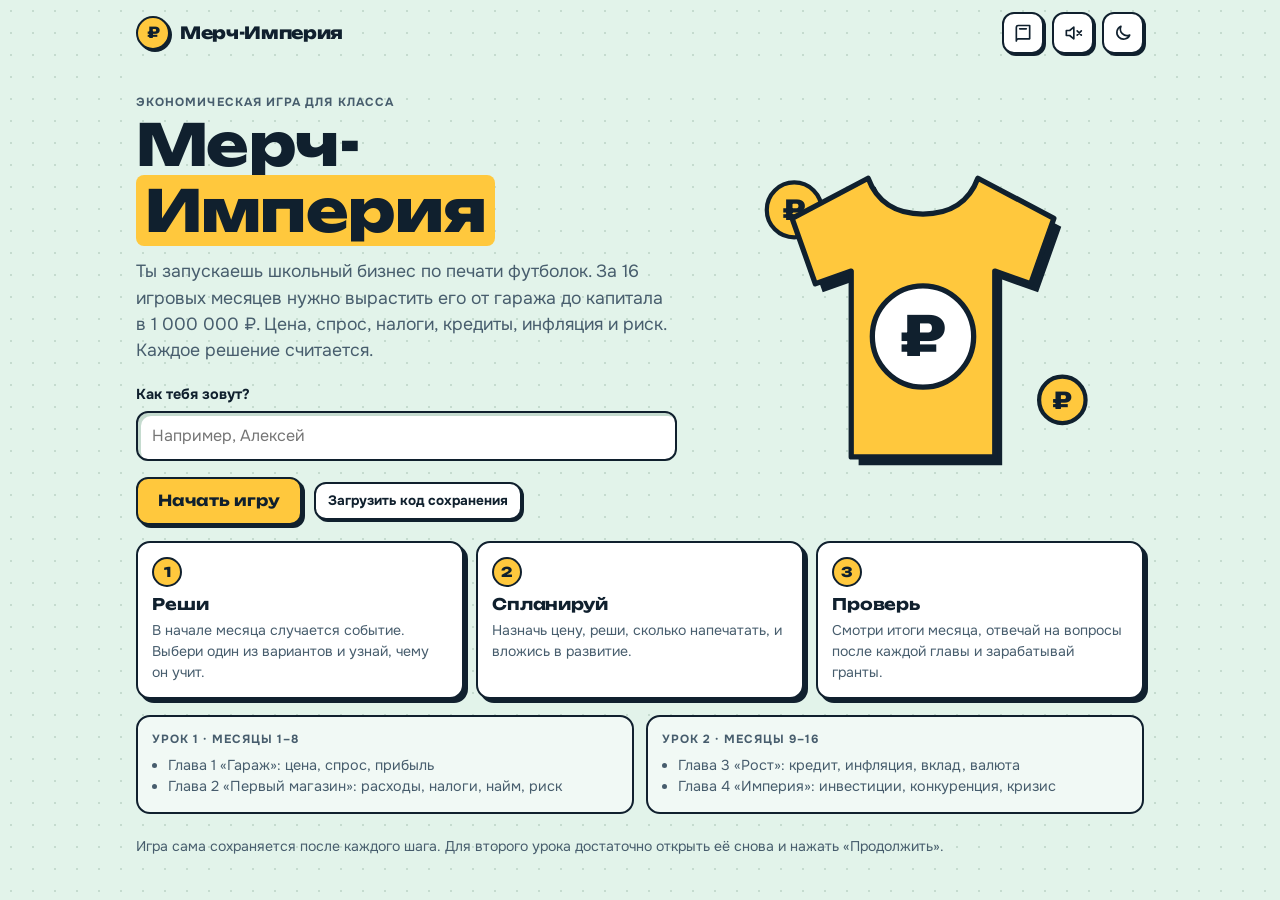
==== commit 28774ad5: "Добавить игру «Слой за слоем» про бизнес на 3D-печати Вторая экономическая игра на два урока (16 мес" ====
--- a/index.html
+++ b/index.html
@@ -457,12 +457,12 @@
   risk:     ['Риск и доходность', 'Чем выше возможная прибыль, тем выше шанс потерять деньги. Безопасные вложения приносят меньше.'],
   credit:   ['Кредит и процент', 'Деньги, взятые у банка в долг. Вернуть нужно больше, чем взяли. Разница называется переплатой.'],
   inflation:['Инфляция', 'Рост цен в стране. Из-за неё на одни и те же деньги можно купить меньше, чем раньше.'],
-  deposit:  ['Вклад и сложный процент', 'Банк платит тебе за то, что ты оставил деньги у него. Проценты начисляются и на проценты.'],
+  deposit:  ['Вклад и сложный процент', 'Банк платит за то, что деньги лежат у него на вкладе. Проценты начисляются и на проценты.'],
   fx:       ['Валютный курс', 'Цена одной валюты в другой. Если рубль слабеет, импортные товары и материалы дорожают.'],
   diversify:['Диверсификация', 'Не класть все яйца в одну корзину. Деньги в разных активах: если один упадёт, другие смягчат удар.'],
   scale:    ['Эффект масштаба', 'Крупная компания делает одну вещь дешевле, потому что делает их миллионы. Малому бизнесу выигрывать нужно иначе.'],
   cycle:    ['Экономический цикл', 'Экономика то растёт, то замедляется. В спад спрос падает, и выживают те, у кого есть запас денег.'],
-  capital:  ['Капитал', 'Всё, что у тебя есть (деньги, вклады, товар на складе), минус всё, что ты должен. Это главный результат игры.']
+  capital:  ['Капитал', 'Всё, что у тебя есть (деньги, вклады, товар на складе), минус все долги. Это главный результат игры.']
 };
 
 var HINTS = [
@@ -528,7 +528,7 @@
   {label:'Пока не оформляться', sub:'штраф 20 000 ₽ и принудительный режим 6%', apply:function(s){s.taxMode='rev';return [cash(s,-20000,'штраф'),modChip('налог 6% с выручки',false)];}}],
  lesson:'Режим 15% с прибыли выгоднее, если прибыль меньше 40% выручки (тогда 15% от прибыли меньше, чем 6% от выручки). Работать без оформления нельзя: это нарушение и штраф. Налоги идут на школы, дороги и больницы.'},
 /* 7 */ {icon:'user', tag:'Труд', term:'labor', title:'Нужен помощник',
- text:function(){return 'К 8 Марта заказов втрое больше. Ты сам печатаешь, пакуешь и отвечаешь в чате и не успеваешь. Продавец-помощник стоит 25 000 ₽ в месяц.';},
+ text:function(){return 'К 8 Марта заказов втрое больше. Печатать, паковать и отвечать в чате в одиночку уже не получается. Продавец-помощник стоит 25 000 ₽ в месяц.';},
  choices:[
   {label:'Нанять помощника', sub:'−25 000 ₽ в месяц, +60 мощность, спрос ×1,08', apply:function(s){s.staffPro=1;return [modChip('зарплата 25 000 ₽/мес',false),modChip('+60 футболок в месяц',true),modChip('спрос ×1,08',true)];}},
   {label:'Нанять подростка на подработку', sub:'−10 000 ₽ в месяц, +20 мощность', apply:function(s){s.staffTeen=1;return [modChip('зарплата 10 000 ₽/мес',false),modChip('+20 футболок в месяц',true)];}},
@@ -540,7 +540,7 @@
   {label:'Блогер', sub:'−15 000 ₽, 55% шанс: спрос ×1,6 на 2 месяца', apply:function(s,rng){s.tookRisk=true;var win=rng()<0.55;if(win){s.riskWon=true;mod(s,'dem',1.6,2,'Блогер');return [cash(s,-15000),modChip('ролик выстрелил! спрос ×1,6 на 2 мес.',true),addBrand(s,12)];}mod(s,'dem',1.05,2,'Блогер');return [cash(s,-15000),modChip('ролик не взлетел: спрос ×1,05',false),addBrand(s,2)];}},
   {label:'Таргет в соцсетях', sub:'−6 000 ₽, точно: спрос ×1,18 на 2 месяца', apply:function(s){mod(s,'dem',1.18,2,'Таргет');return [cash(s,-6000),modChip('спрос ×1,18 на 2 мес.',true),addBrand(s,4)];}},
   {label:'Пропустить', sub:'ничего не меняется', apply:function(s){return [modChip('без изменений',true)];}}],
- lesson:'Высокая награда всегда связана с высоким риском. Блогер выигрывает в среднем, но может подвести. Таргет надёжнее, но даёт меньше. Выбор зависит от того, сколько ты готов потерять.'},
+ lesson:'Высокая награда всегда связана с высоким риском. Блогер выигрывает в среднем, но может подвести. Таргет надёжнее, но даёт меньше. Выбор зависит от того, сколько денег можно потерять.'},
 /* 9 */ {icon:'bank', tag:'Кредит', term:'credit', title:'Кредит на расширение',
  text:function(){return 'Банк предлагает кредит на 12 месяцев под 1,5% в месяц. Каждый месяц нужно возвращать часть долга и проценты. Например, для 200 000 ₽ переплата составит около 19 500 ₽. Новое оборудование (Швейный цех, 150 000 ₽) окупится, если ты сможешь продавать больше.';},
  choices:[
@@ -591,7 +591,7 @@
   {label:'Ничего не делать', sub:'спрос ×0,78 на 3 месяца', apply:function(s){mod(s,'dem',0.78,3,'Спад');return [modChip('спрос ×0,78 на 3 мес.',false)];}}],
  lesson:'Экономика движется по циклу: рост, спад, снова рост. В спад люди покупают меньше. Выживают компании с финансовой подушкой и разными источниками дохода.'},
 /* 16 */ {icon:'doc', tag:'Капитал', term:'capital', title:'Последний рывок',
- text:function(s){return 'Год подходит к концу. Новогодний спрос — самый высокий. Бухгалтер напоминает: капитал = всё, что у тебя есть, минус всё, что ты должен. Сейчас он равен '+rub(netWorth(s))+'.';},
+ text:function(s){return 'Год подходит к концу. Новогодний спрос — самый высокий. Бухгалтер напоминает: капитал = всё, что у тебя есть, минус все долги. Сейчас он равен '+rub(netWorth(s))+'.';},
  choices:[
   {label:'Новогодняя кампания', sub:'−30 000 ₽, спрос ×1,4 в этом месяце', apply:function(s){mod(s,'dem',1.4,1,'Кампания');return [cash(s,-30000),modChip('спрос ×1,4',true)];}},
   {label:'Подарочные наборы', sub:'себестоимость +40 ₽, рыночная цена ×1,2 в этом месяце', apply:function(s){mod(s,'cost',1+40/Math.max(1,unitCost(s)),1,'Наборы');mod(s,'ref',1.2,1,'Наборы');return [modChip('себестоимость +40 ₽',false),modChip('покупатели платят больше',true)];}},
@@ -608,7 +608,7 @@
    {q:'Чем конкуренция полезна покупателям?', a:['Цены растут','Выбор меньше','Цены ниже, качество выше','Ничем'], c:2, e:'Продавцы борются за покупателей, снижают цены и улучшают товар.'} ],
  [ {q:'Что из этого относится к постоянным расходам?', a:['Ткань для футболок','Краска для печати','Аренда магазина','Упаковка'], c:2, e:'Аренду нужно платить каждый месяц независимо от количества проданных футболок.'},
    {q:'Выручка 100 000 ₽, расходы 70 000 ₽. Чему равна прибыль?', a:['170 000 ₽','30 000 ₽','70 000 ₽','100 000 ₽'], c:1, e:'Прибыль = выручка − расходы = 100 000 − 70 000 = 30 000 ₽.'},
-   {q:'Что означает «высокий риск — высокая доходность»?', a:['Любой риск приносит прибыль','Больше возможная прибыль, больше и шанс потерь','Рисковать выгодно всегда','Риска можно избежать'], c:1, e:'Чем выше возможная награда, тем выше вероятность потерь. Поэтому важно считать, сколько ты готов потерять.'} ],
+   {q:'Что означает «высокий риск — высокая доходность»?', a:['Любой риск приносит прибыль','Больше возможная прибыль, больше и шанс потерь','Рисковать выгодно всегда','Риска можно избежать'], c:1, e:'Чем выше возможная награда, тем выше вероятность потерь. Поэтому важно считать, сколько денег можно потерять.'} ],
  [ {q:'Кредит 100 000 ₽ под 2% в месяц. Сколько процентов за первый месяц?', a:['200 ₽','2 000 ₽','20 000 ₽','100 000 ₽'], c:1, e:'2% от 100 000 ₽ = 2 000 ₽.'},
    {q:'Что делает инфляция с деньгами, которые просто лежат дома?', a:['Они становятся ценнее','Они покупают всё меньше','Ничего','Они удваиваются'], c:1, e:'Из-за роста цен на те же деньги можно купить меньше, чем раньше.'},
    {q:'Что такое ликвидность?', a:['Размер прибыли','Как быстро актив можно превратить в деньги','Размер налога','Вид кредита'], c:1, e:'Наличные и вклад очень ликвидны. Станок или склад продать быстро труднее.'} ],
@@ -631,7 +631,7 @@
 (function(){
 'use strict';
 var KEY='merch-empire-v1', THEME_KEY='merch-empire-theme';
-var S=null, U={screen:'title'}, soundOn=true, actx=null;
+var S=null, U={screen:'title'}, soundOn=false, actx=null;
 
 var IC={
  shirt:'<path d="M9 3 3.5 6 5 10l3-1v12h8V9l3 1 1.5-4L15 3c-.5 1.3-1.7 2-3 2s-2.5-.7-3-2Z"/>',
@@ -854,7 +854,7 @@
   var h='<div class="plan"><div class="card"><h3>Баланс: из чего состоит капитал</h3><table class="bal num"><tbody>'+
     '<tr><td>Деньги на счету</td><td>'+rub(S.cash)+'</td></tr><tr><td>Вклад</td><td>'+rub(S.savings)+'</td></tr><tr><td>Индексный фонд</td><td>'+rub(S.fund)+'</td></tr><tr><td>Акции</td><td>'+rub(S.stock)+'</td></tr><tr><td>Товар на складе (по себестоимости)</td><td>'+rub(S.invValue)+'</td></tr>'+
     '<tr><td>Долги</td><td class="loss-t">'+rub(-S.loanLeft)+'</td></tr><tr class="total"><td>Капитал</td><td>'+rub(assets-S.loanLeft)+'</td></tr></tbody></table>'+
-    '<p class="ctl-note">Капитал = всё, что у тебя есть, минус всё, что ты должен.</p></div>';
+    '<p class="ctl-note">Капитал = всё, что у тебя есть, минус все долги.</p></div>';
   h+='<div class="col">'+(S.loanLeft>0 ?
     '<div class="card"><h3>Кредит</h3><p class="ctl-note">Ставка 1,5% в месяц. Платёж в конце месяца: часть долга плюс проценты.</p><div class="big num loss-t" style="margin-top:10px">'+rub(S.loanLeft)+'</div><p class="ctl-note">Ближайший платёж: <b class="num">'+rub(loanPayment(S))+'</b></p><div class="mv"><button class="btn small" data-act="repay" data-d="50000"'+(S.cash<1?' disabled':'')+'>Погасить 50 000</button><button class="btn small" data-act="repay" data-d="all"'+(S.cash<1?' disabled':'')+'>Погасить всё, что можно</button></div></div>' :
     '<div class="card"><h3>Кредит</h3><p class="ctl-note">'+(S.unlock.loan?'Долгов нет. Это хорошо: переплачивать банку не нужно.':'Банк предложит кредит в одной из глав.')+'</p></div>')+'</div></div>';
@@ -987,7 +987,7 @@
 }
 function lessonEndHTML(){
   var code=exportCode();
-  return '<div class="card"><div class="eyebrow">Урок 1 завершён</div><h2 style="margin-top:4px">Ты прошёл половину пути</h2>'+
+  return '<div class="card"><div class="eyebrow">Урок 1 завершён</div><h2 style="margin-top:4px">Половина пути пройдена</h2>'+
    '<p style="margin-top:12px;max-width:60ch">Капитал: <b class="num">'+rub(netWorth(S))+'</b>. Игра сохранена на этом устройстве. На втором уроке открой её на этом же компьютере и нажми «Продолжить». Если компьютер другой, скопируй код ниже и загрузи его на заставке.</p>'+
    '<div class="chips" style="margin-top:14px"><span class="chip gain">'+ico('check')+' Главы 1–2 пройдены</span><span class="chip info">Ответов верно: '+S.quizScore.reduce(function(a,b){return a+b;},0)+' из '+S.quizTotal+'</span></div>'+
    '<h3 style="margin-top:18px">Код сохранения</h3><textarea class="code" id="savecode" readonly>'+code+'</textarea>'+
@@ -1024,7 +1024,7 @@
    '<div>'+lineChart(S.history,520,230)+'</div></div></div>';
   h+='<div class="card"><h3>Награды</h3><div class="badges" style="margin-top:12px">'+badgeList().map(function(b){ return '<div class="bdg '+(b.on?'on':'off')+'">'+ico(b.ic)+'<div><b>'+b.n+'</b><small>'+b.d+'</small></div></div>'; }).join('')+'</div></div>';
   h+='<div class="card"><h3>Результат для учителя</h3><textarea class="code" id="resline" readonly>'+esc(resultLine())+'</textarea><div class="row" style="margin-top:10px"><button class="btn small" data-act="copyres">Скопировать</button></div></div>';
-  h+='<div class="lesson"><b>Главный вывод.</b> Бизнес — это постоянный выбор между риском и выгодой, расходами и доходами, сегодня и завтра. Ты управлял ценой и спросом, платил налоги, брал кредит, защищался от инфляции и пережил кризис. Это те же решения, что принимают настоящие предприниматели.</div>';
+  h+='<div class="lesson"><b>Главный вывод.</b> Бизнес — это постоянный выбор между риском и выгодой, расходами и доходами, сегодня и завтра. Игра учила управлять ценой и спросом, платить налоги, брать кредит, защищаться от инфляции и переживать кризис. Это те же решения, что принимают настоящие предприниматели.</div>';
   h+='<div class="row"><button class="btn primary" data-act="restart">Сыграть ещё раз</button><button class="btn" data-act="glossary">Открыть словарик</button></div>';
   return h;
 }
@@ -1040,7 +1040,7 @@
 }
 function loadHTML(){
   return '<div class="modal-head"><h2>Загрузить игру</h2><button class="btn small" data-act="closemodal">Закрыть</button></div>'+
-   '<p class="ctl-note">Вставь код сохранения, который ты скопировал на прошлом уроке.</p><textarea class="code" id="loadcode" placeholder="Вставь код сюда"></textarea><div class="row"><button class="btn primary" data-act="doload">Загрузить</button></div><p class="ctl-note loss-t" id="loaderr"></p>';
+   '<p class="ctl-note">Вставь код сохранения, который был показан в конце прошлого урока.</p><textarea class="code" id="loadcode" placeholder="Вставь код сюда"></textarea><div class="row"><button class="btn primary" data-act="doload">Загрузить</button></div><p class="ctl-note loss-t" id="loaderr"></p>';
 }
 
 /* ---------- отрисовка ---------- */
@@ -1143,7 +1143,7 @@
  glossary:function(){ openModal(glossaryHTML()); },
  closemodal:function(){ closeModal(); },
  theme:function(){ var d=!isDark(); document.documentElement.setAttribute('data-theme',d?'dark':'light'); try{ localStorage.setItem(THEME_KEY,d?'dark':'light'); }catch(e){} render(true); },
- sound:function(){ soundOn=!soundOn; render(true); sfx('click'); }
+ sound:function(){ soundOn=!soundOn; try{ localStorage.setItem('merch-empire-sound',soundOn?'1':'0'); }catch(e){} render(true); sfx('click'); }
 };
 function copyText(t,sel){
   var done=function(){ toast('Скопировано'); };
@@ -1165,7 +1165,7 @@
 
 /* ---------- запуск ---------- */
 function boot(){
-  try{ var th=localStorage.getItem(THEME_KEY); if(th) document.documentElement.setAttribute('data-theme',th); }catch(e){}
+  try{ var th=localStorage.getItem(THEME_KEY); if(th) document.documentElement.setAttribute('data-theme',th); soundOn=localStorage.getItem('merch-empire-sound')==='1'; }catch(e){}
   $('#app-tools').innerHTML=
    '<button class="iconbtn" data-act="glossary" title="Словарик" aria-label="Словарик">'+ico('book')+'</button>'+
    '<button class="iconbtn" id="soundbtn" data-act="sound" title="Звук" aria-label="Звук"></button>'+
